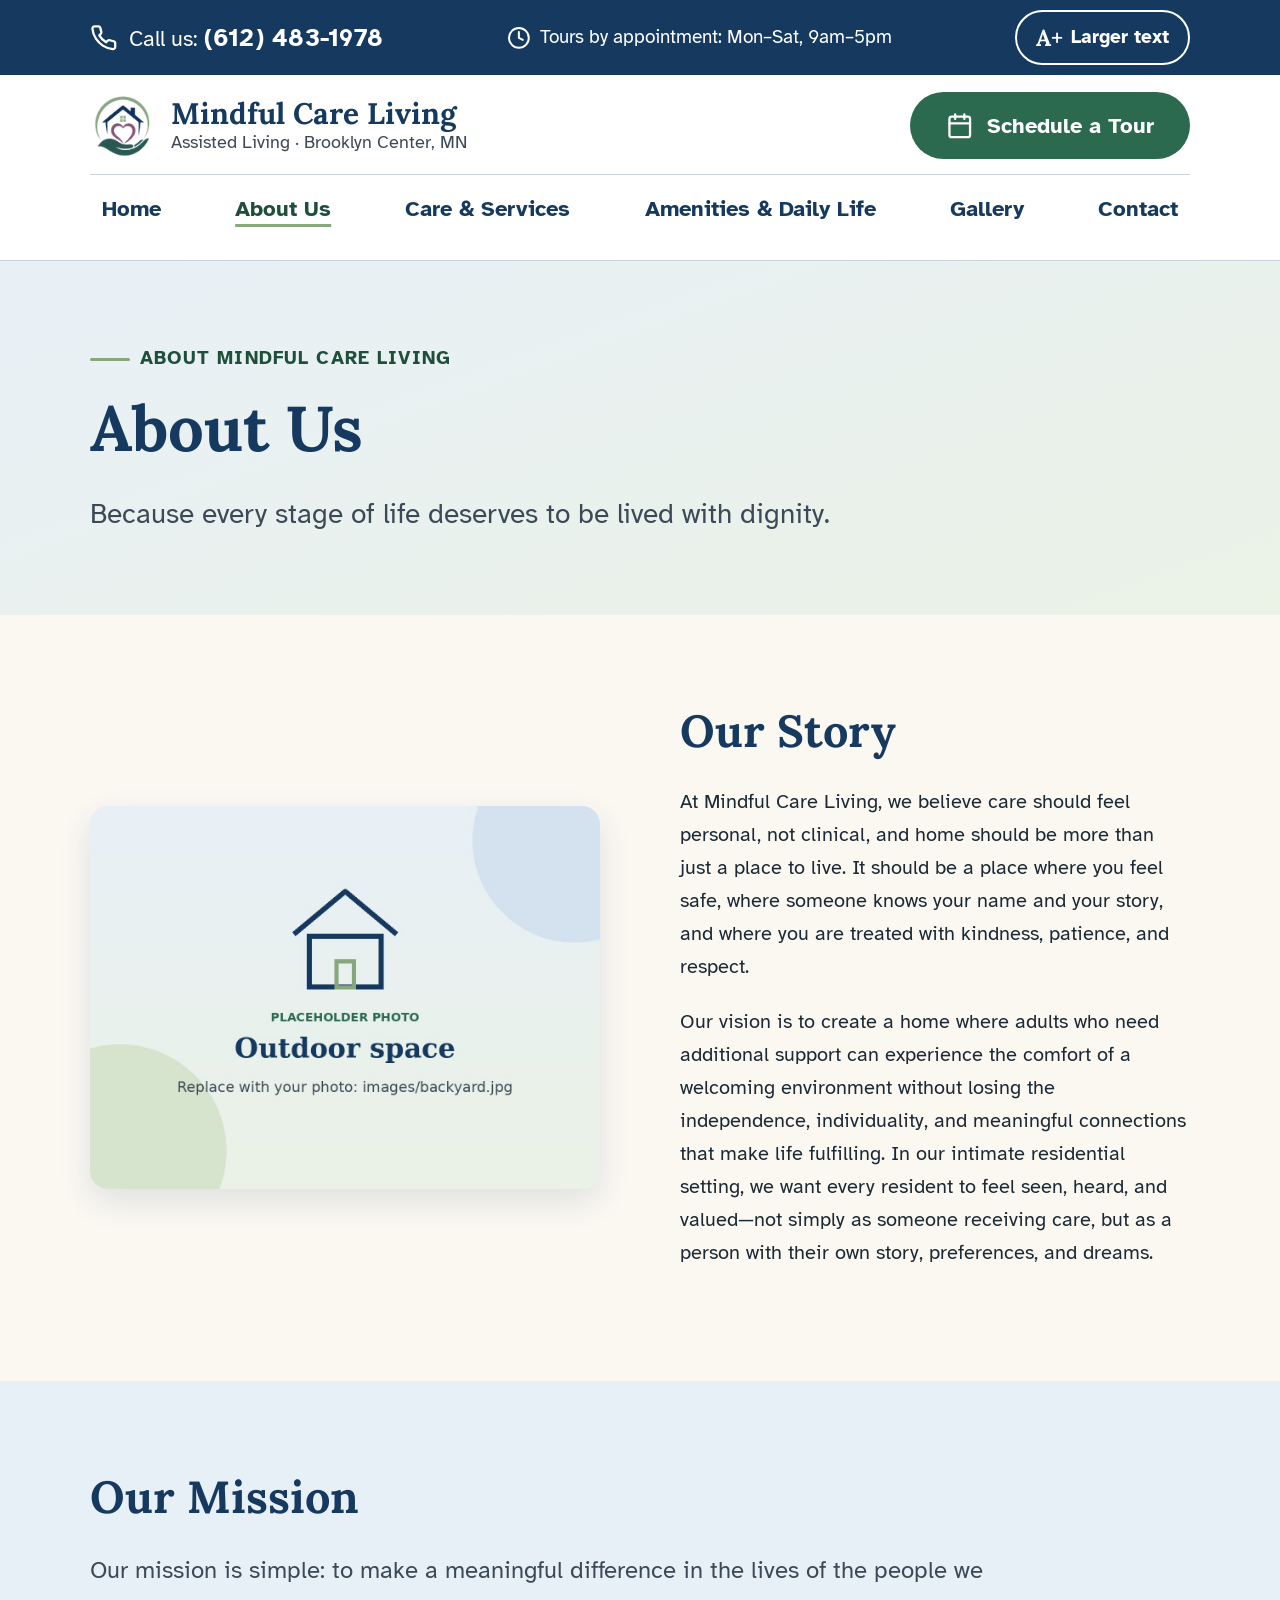
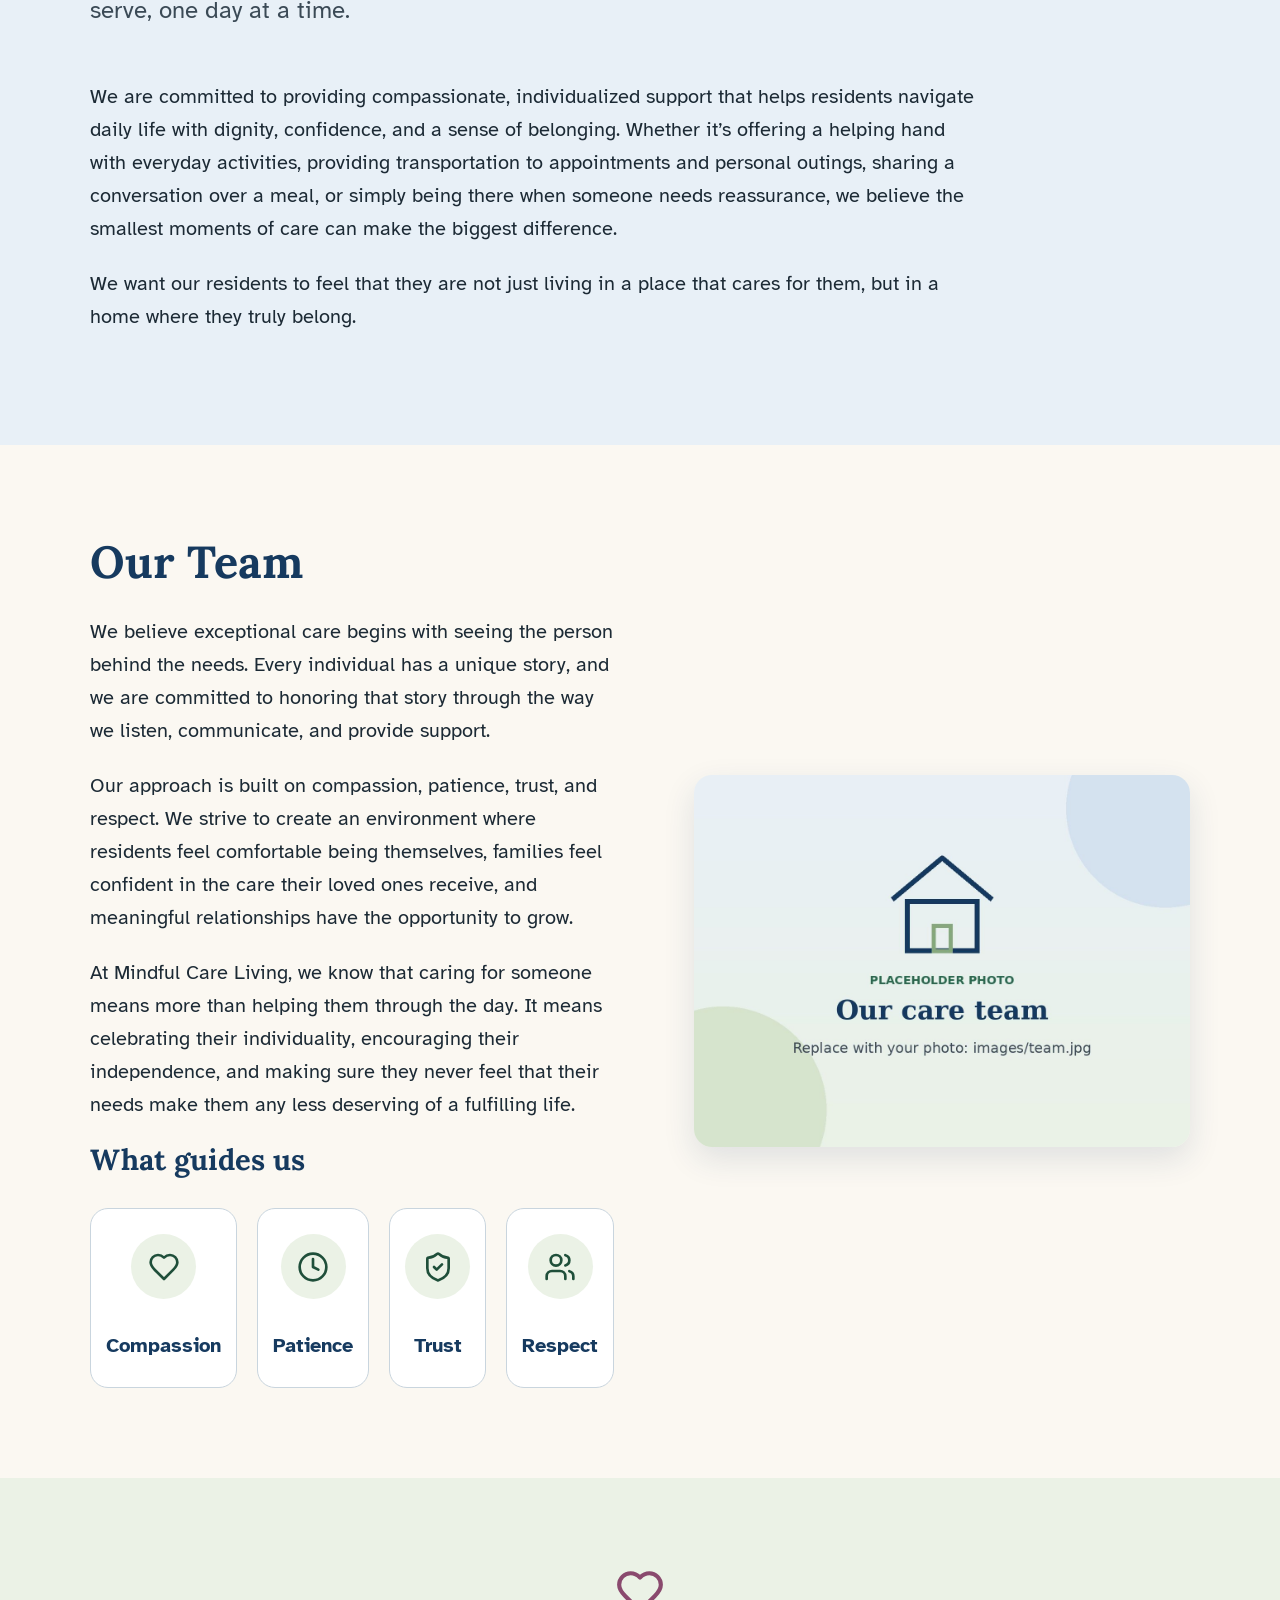
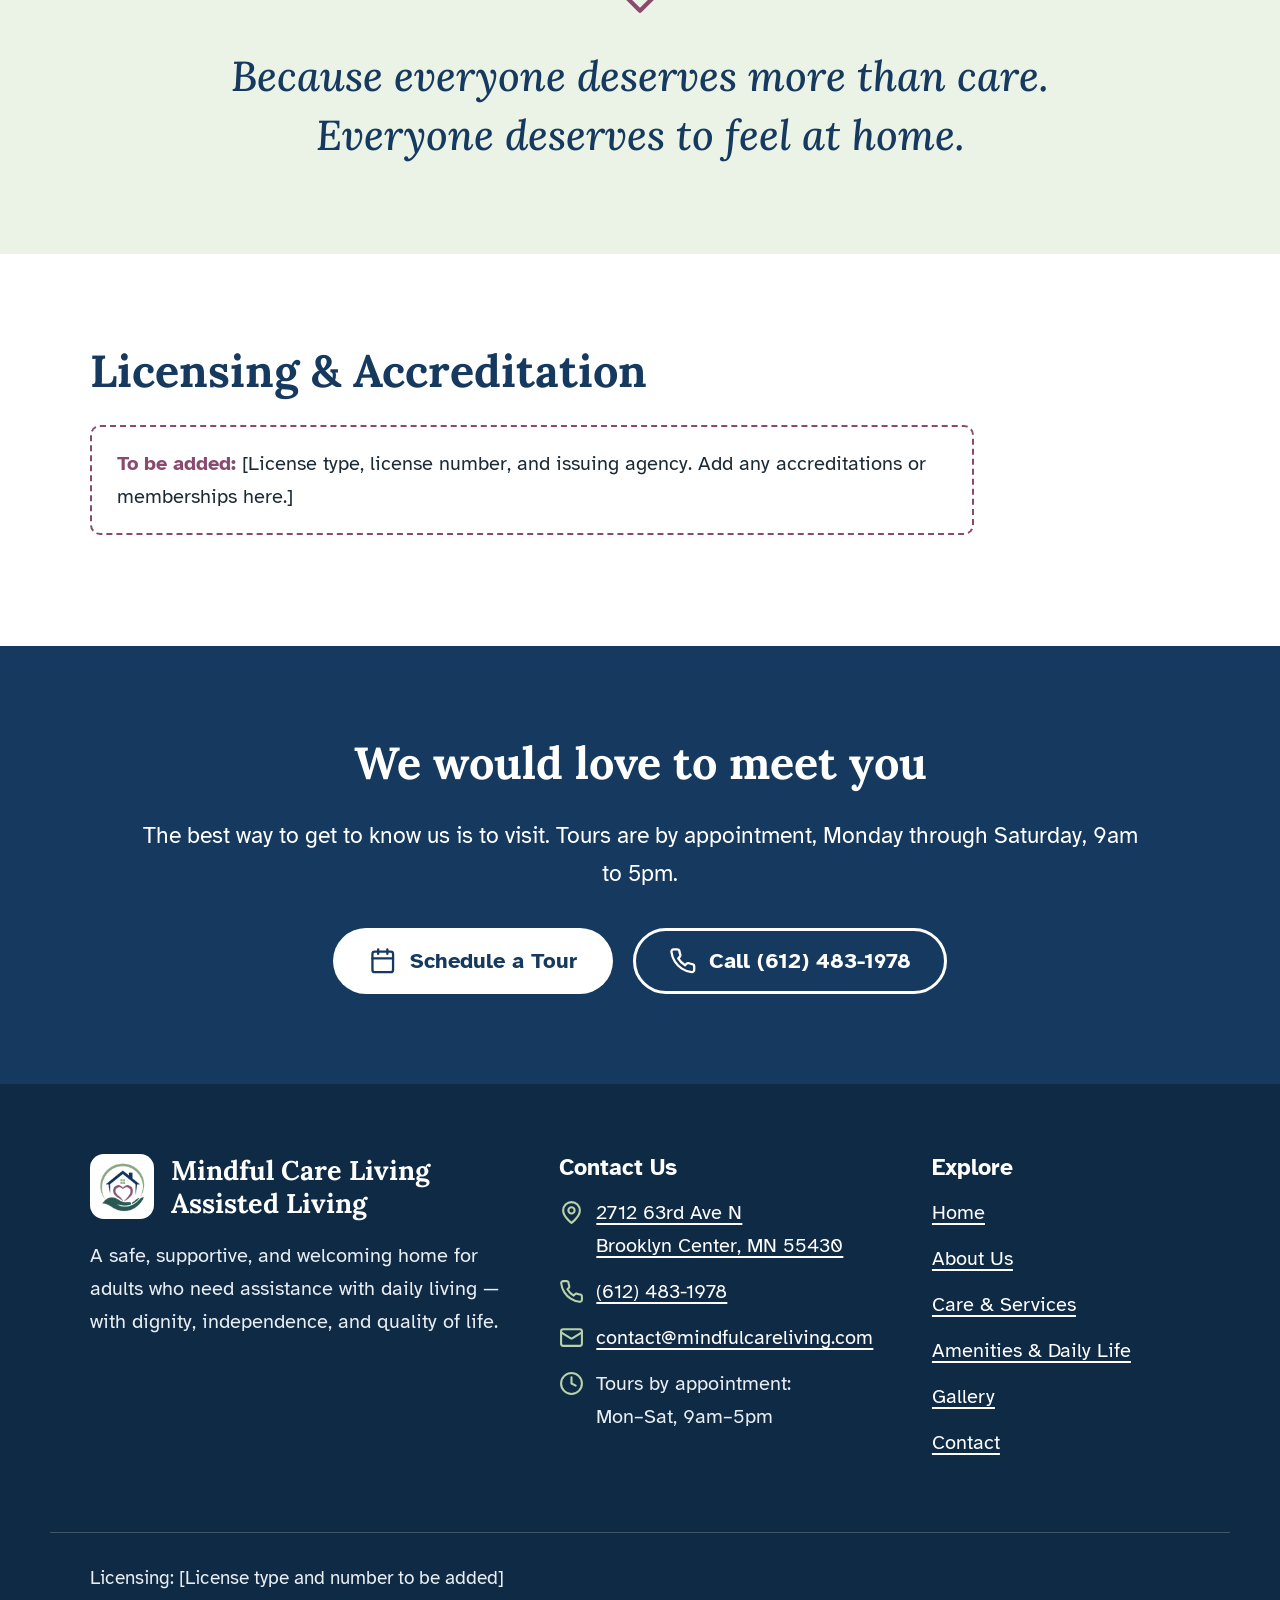
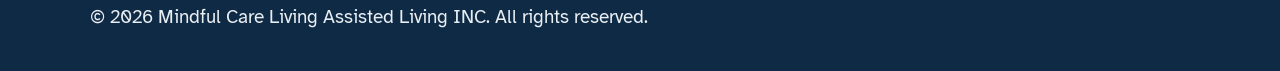
==== about.html @ 54b24c20 "Build the Mindful Care Living website Six static pages (Home, About Us, Care & Services, Amenities &" ====
<!DOCTYPE html>
<html lang="en">
<head>
  <meta charset="utf-8">
  <meta name="viewport" content="width=device-width, initial-scale=1">
  <title>About Us | Mindful Care Living</title>
  <meta name="description" content="Our story, mission, and team. At Mindful Care Living, care feels personal, not clinical — because every stage of life deserves to be lived with dignity.">
  <meta property="og:type" content="website">
  <meta property="og:title" content="About Us | Mindful Care Living">
  <meta property="og:description" content="Our story, mission, and team. At Mindful Care Living, care feels personal, not clinical — because every stage of life deserves to be lived with dignity.">
  <link rel="icon" type="image/png" href="images/logo.png">
  <link rel="preconnect" href="https://fonts.googleapis.com">
  <link rel="preconnect" href="https://fonts.gstatic.com" crossorigin>
  <link rel="stylesheet" href="https://fonts.googleapis.com/css2?family=Atkinson+Hyperlegible:ital,wght@0,400;0,700;1,400&amp;family=Lora:ital,wght@0,600;0,700;1,500&amp;display=swap">
  <link rel="stylesheet" href="css/styles.css">
  <script>
    document.documentElement.classList.add("js");
    try { if (localStorage.getItem("mcl-large-text") === "1") document.documentElement.classList.add("text-large"); } catch (e) {}
  </script>
  <script src="js/main.js" defer></script>
</head>
<body>
  <a class="skip-link" href="#main">Skip to main content</a>

  <header>
  <!-- ===== TOP BAR: phone number (shown on every page) ===== -->
  <div class="topbar">
    <div class="container topbar__inner">
      <a class="topbar__phone" href="tel:+16124831978">
        <svg class="icon" viewBox="0 0 24 24" aria-hidden="true" focusable="false"><path d="M22 16.92v3a2 2 0 0 1-2.18 2 19.79 19.79 0 0 1-8.63-3.07 19.5 19.5 0 0 1-6-6 19.79 19.79 0 0 1-3.07-8.67A2 2 0 0 1 4.11 2h3a2 2 0 0 1 2 1.72 12.84 12.84 0 0 0 .7 2.81 2 2 0 0 1-.45 2.11L8.09 9.91a16 16 0 0 0 6 6l1.27-1.27a2 2 0 0 1 2.11-.45 12.84 12.84 0 0 0 2.81.7A2 2 0 0 1 22 16.92z"/></svg>
        <span>Call us: <strong>(612) 483-1978</strong></span>
      </a>
      <p class="topbar__hours"><svg class="icon" viewBox="0 0 24 24" aria-hidden="true" focusable="false"><circle cx="12" cy="12" r="10"/><path d="M12 6v6l4 2"/></svg> Tours by appointment: Mon–Sat, 9am–5pm</p>
      <button type="button" class="text-size-toggle" aria-pressed="false" hidden>
        <span class="text-size-toggle__a" aria-hidden="true">A+</span> Larger text
      </button>
    </div>
  </div>

  <!-- ===== HEADER: logo and menu ===== -->
  <div class="site-header">
    <div class="container site-header__inner">
      <a class="brand" href="index.html">
        <img src="images/logo.png" alt="" width="80" height="82">
        <span>
          <span class="brand__name">Mindful Care Living</span>
          <span class="brand__tag">Assisted Living · Brooklyn Center, MN</span>
        </span>
      </a>
      <a class="btn btn-primary header-cta" href="contact.html#tour"><svg class="icon" viewBox="0 0 24 24" aria-hidden="true" focusable="false"><rect x="3" y="4" width="18" height="18" rx="2"/><path d="M16 2v4M8 2v4M3 10h18"/></svg> Schedule a Tour</a>
      <button class="menu-toggle" type="button" aria-expanded="false" aria-controls="site-nav">
        <svg class="icon" viewBox="0 0 24 24" aria-hidden="true" focusable="false"><path d="M4 6h16M4 12h16M4 18h16"/></svg> Menu
      </button>
      <nav id="site-nav" class="site-nav" aria-label="Main menu">
        <ul>
          <li><a href="index.html">Home</a></li>
          <li><a href="about.html" aria-current="page">About Us</a></li>
          <li><a href="care.html">Care &amp; Services</a></li>
          <li><a href="amenities.html">Amenities &amp; Daily Life</a></li>
          <li><a href="gallery.html">Gallery</a></li>
          <li><a href="contact.html">Contact</a></li>
        </ul>
        <a class="btn btn-primary site-nav__cta" href="contact.html#tour"><svg class="icon" viewBox="0 0 24 24" aria-hidden="true" focusable="false"><rect x="3" y="4" width="18" height="18" rx="2"/><path d="M16 2v4M8 2v4M3 10h18"/></svg> Schedule a Tour</a>
      </nav>
    </div>
  </div>
  </header>

  <main id="main">
    <!-- ===== PAGE TITLE ===== -->
    <section class="page-hero">
      <div class="container">
        <p class="eyebrow">About Mindful Care Living</p>
        <h1>About Us</h1>
        <p class="lead">Because every stage of life deserves to be lived with dignity.</p>
      </div>
    </section>

    <!-- ===== OUR STORY ===== -->
    <section class="section" aria-labelledby="story-title">
      <div class="container split">
        <figure class="split__media">
          <!-- PHOTO: replace images/backyard.jpg with a photo of your home or outdoor space -->
          <img src="images/backyard.jpg" alt="The backyard and outdoor space at Mindful Care Living" width="1200" height="900">
        </figure>
        <div>
          <h2 id="story-title">Our Story</h2>
          <p>At Mindful Care Living, we believe care should feel personal, not clinical, and home should be more than just a place to live. It should be a place where you feel safe, where someone knows your name and your story, and where you are treated with kindness, patience, and respect.</p>
          <p>Our vision is to create a home where adults who need additional support can experience the comfort of a welcoming environment without losing the independence, individuality, and meaningful connections that make life fulfilling. In our intimate residential setting, we want every resident to feel seen, heard, and valued—not simply as someone receiving care, but as a person with their own story, preferences, and dreams.</p>
        </div>
      </div>
    </section>

    <!-- ===== OUR MISSION ===== -->
    <section class="section section--blue" aria-labelledby="mission-title">
      <div class="container">
        <div class="section__header">
          <h2 id="mission-title">Our Mission</h2>
          <p class="lead">Our mission is simple: to make a meaningful difference in the lives of the people we serve, one day at a time.</p>
        </div>
        <p>We are committed to providing compassionate, individualized support that helps residents navigate daily life with dignity, confidence, and a sense of belonging. Whether it’s offering a helping hand with everyday activities, providing transportation to appointments and personal outings, sharing a conversation over a meal, or simply being there when someone needs reassurance, we believe the smallest moments of care can make the biggest difference.</p>
        <p>We want our residents to feel that they are not just living in a place that cares for them, but in a home where they truly belong.</p>
      </div>
    </section>

    <!-- ===== OUR TEAM ===== -->
    <section class="section" aria-labelledby="team-title">
      <div class="container split split--reverse">
        <figure class="split__media">
          <!-- PHOTO: replace images/team.jpg with a photo of your team -->
          <img src="images/team.jpg" alt="The Mindful Care Living care team" width="1200" height="900" loading="lazy">
        </figure>
        <div>
          <h2 id="team-title">Our Team</h2>
          <p>We believe exceptional care begins with seeing the person behind the needs. Every individual has a unique story, and we are committed to honoring that story through the way we listen, communicate, and provide support.</p>
          <p>Our approach is built on compassion, patience, trust, and respect. We strive to create an environment where residents feel comfortable being themselves, families feel confident in the care their loved ones receive, and meaningful relationships have the opportunity to grow.</p>
          <p>At Mindful Care Living, we know that caring for someone means more than helping them through the day. It means celebrating their individuality, encouraging their independence, and making sure they never feel that their needs make them any less deserving of a fulfilling life.</p>
          <h3>What guides us</h3>
          <ul class="values">
            <li><span class="icon-badge"><svg class="icon" viewBox="0 0 24 24" aria-hidden="true" focusable="false"><path d="M19 14c1.49-1.46 3-3.21 3-5.5A5.5 5.5 0 0 0 16.5 3c-1.76 0-3 .5-4.5 2-1.5-1.5-2.74-2-4.5-2A5.5 5.5 0 0 0 2 8.5c0 2.3 1.5 4.05 3 5.5l7 7Z"/></svg></span> Compassion</li>
            <li><span class="icon-badge"><svg class="icon" viewBox="0 0 24 24" aria-hidden="true" focusable="false"><circle cx="12" cy="12" r="10"/><path d="M12 6v6l4 2"/></svg></span> Patience</li>
            <li><span class="icon-badge"><svg class="icon" viewBox="0 0 24 24" aria-hidden="true" focusable="false"><path d="M20 13c0 5-3.5 7.5-7.66 8.95a1 1 0 0 1-.67-.01C7.5 20.5 4 18 4 13V6a1 1 0 0 1 1-1c2 0 4.5-1.2 6.24-2.72a1.17 1.17 0 0 1 1.52 0C14.51 3.81 17 5 19 5a1 1 0 0 1 1 1z"/><path d="m9 12 2 2 4-4"/></svg></span> Trust</li>
            <li><span class="icon-badge"><svg class="icon" viewBox="0 0 24 24" aria-hidden="true" focusable="false"><path d="M16 21v-2a4 4 0 0 0-4-4H6a4 4 0 0 0-4 4v2"/><circle cx="9" cy="7" r="4"/><path d="M22 21v-2a4 4 0 0 0-3-3.87M16 3.13a4 4 0 0 1 0 7.75"/></svg></span> Respect</li>
          </ul>
        </div>
      </div>
    </section>

    <!-- ===== CLOSING QUOTE ===== -->
    <section class="section section--sage" aria-label="Our promise">
      <div class="container quote">
        <svg class="icon" viewBox="0 0 24 24" aria-hidden="true" focusable="false"><path d="M19 14c1.49-1.46 3-3.21 3-5.5A5.5 5.5 0 0 0 16.5 3c-1.76 0-3 .5-4.5 2-1.5-1.5-2.74-2-4.5-2A5.5 5.5 0 0 0 2 8.5c0 2.3 1.5 4.05 3 5.5l7 7Z"/></svg>
        <blockquote>
          <p>Because everyone deserves more than care. Everyone deserves to feel at home.</p>
        </blockquote>
      </div>
    </section>

    <!-- ===== LICENSING ===== -->
    <section class="section section--white" aria-labelledby="license-title">
      <div class="container">
        <h2 id="license-title">Licensing &amp; Accreditation</h2>
        <!-- EDIT: replace the bracketed text below with your license and accreditation details -->
        <p class="placeholder-note"><strong>To be added:</strong> [License type, license number, and issuing agency. Add any accreditations or memberships here.]</p>
      </div>
    </section>

    <!-- ===== VISIT US ===== -->
    <section class="cta-band" aria-labelledby="visit-title">
      <div class="container">
        <h2 id="visit-title">We would love to meet you</h2>
        <p>The best way to get to know us is to visit. Tours are by appointment, Monday through Saturday, 9am to 5pm.</p>
        <div class="btn-group">
          <a class="btn btn-light" href="contact.html#tour"><svg class="icon" viewBox="0 0 24 24" aria-hidden="true" focusable="false"><rect x="3" y="4" width="18" height="18" rx="2"/><path d="M16 2v4M8 2v4M3 10h18"/></svg> Schedule a Tour</a>
          <a class="btn btn-outline-light" href="tel:+16124831978"><svg class="icon" viewBox="0 0 24 24" aria-hidden="true" focusable="false"><path d="M22 16.92v3a2 2 0 0 1-2.18 2 19.79 19.79 0 0 1-8.63-3.07 19.5 19.5 0 0 1-6-6 19.79 19.79 0 0 1-3.07-8.67A2 2 0 0 1 4.11 2h3a2 2 0 0 1 2 1.72 12.84 12.84 0 0 0 .7 2.81 2 2 0 0 1-.45 2.11L8.09 9.91a16 16 0 0 0 6 6l1.27-1.27a2 2 0 0 1 2.11-.45 12.84 12.84 0 0 0 2.81.7A2 2 0 0 1 22 16.92z"/></svg> Call (612) 483-1978</a>
        </div>
      </div>
    </section>
  </main>

  <!-- ===== FOOTER (shown on every page) ===== -->
  <footer class="site-footer">
    <div class="container footer-grid">
      <div>
        <div class="footer-brand">
          <img src="images/logo.png" alt="" width="80" height="82">
          <span>Mindful Care Living<br>Assisted Living</span>
        </div>
        <p>A safe, supportive, and welcoming home for adults who need assistance with daily living — with dignity, independence, and quality of life.</p>
      </div>
      <div>
        <h2 class="footer-heading">Contact Us</h2>
        <ul class="footer-list">
          <li><svg class="icon" viewBox="0 0 24 24" aria-hidden="true" focusable="false"><path d="M20 10c0 6-8 12-8 12s-8-6-8-12a8 8 0 0 1 16 0Z"/><circle cx="12" cy="10" r="3"/></svg> <a href="https://www.google.com/maps/search/?api=1&amp;query=2712+63rd+Ave+N,+Brooklyn+Center,+MN+55430">2712 63rd Ave N<br>Brooklyn Center, MN 55430</a></li>
          <li><svg class="icon" viewBox="0 0 24 24" aria-hidden="true" focusable="false"><path d="M22 16.92v3a2 2 0 0 1-2.18 2 19.79 19.79 0 0 1-8.63-3.07 19.5 19.5 0 0 1-6-6 19.79 19.79 0 0 1-3.07-8.67A2 2 0 0 1 4.11 2h3a2 2 0 0 1 2 1.72 12.84 12.84 0 0 0 .7 2.81 2 2 0 0 1-.45 2.11L8.09 9.91a16 16 0 0 0 6 6l1.27-1.27a2 2 0 0 1 2.11-.45 12.84 12.84 0 0 0 2.81.7A2 2 0 0 1 22 16.92z"/></svg> <a href="tel:+16124831978">(612) 483-1978</a></li>
          <li><svg class="icon" viewBox="0 0 24 24" aria-hidden="true" focusable="false"><rect x="2" y="4" width="20" height="16" rx="2"/><path d="m22 7-8.97 5.7a1.94 1.94 0 0 1-2.06 0L2 7"/></svg> <a href="mailto:contact@mindfulcareliving.com">contact@mindfulcareliving.com</a></li>
          <li><svg class="icon" viewBox="0 0 24 24" aria-hidden="true" focusable="false"><circle cx="12" cy="12" r="10"/><path d="M12 6v6l4 2"/></svg> <span>Tours by appointment:<br>Mon–Sat, 9am–5pm</span></li>
        </ul>
      </div>
      <nav aria-label="Footer menu">
        <h2 class="footer-heading">Explore</h2>
        <ul class="footer-list">
          <li><a href="index.html">Home</a></li>
          <li><a href="about.html">About Us</a></li>
          <li><a href="care.html">Care &amp; Services</a></li>
          <li><a href="amenities.html">Amenities &amp; Daily Life</a></li>
          <li><a href="gallery.html">Gallery</a></li>
          <li><a href="contact.html">Contact</a></li>
        </ul>
      </nav>
    </div>
    <div class="container footer-bottom">
      <!-- EDIT: replace the bracketed text with your license information -->
      <p>Licensing: [License type and number to be added]</p>
      <p>&copy; <span data-year>2026</span> Mindful Care Living Assisted Living INC. All rights reserved.</p>
    </div>
  </footer>
</body>
</html>
---- css/styles.css ----
/* ==========================================================================
   Mindful Care Living — Website styles
   --------------------------------------------------------------------------
   You rarely need to edit this file.
   To change the site's colors or fonts, edit the values in the ":root"
   block just below. Every page uses them.
   ========================================================================== */

:root {
  /* Brand colors (matched to the logo) */
  --navy: #163a5f;        /* headings, header text, dark sections */
  --blue: #255a8a;        /* links */
  --blue-soft: #e8f0f7;   /* light blue section backgrounds */
  --green: #2c6a4f;       /* main buttons */
  --green-dark: #1f4f3a;  /* main buttons when hovered */
  --sage: #87a77c;        /* decorative accents */
  --sage-soft: #ebf2e6;   /* light green section backgrounds */
  --heart: #8a4a6e;       /* small accents (from the heart in the logo) */
  --cream: #fbf8f2;       /* page background */
  --white: #ffffff;
  --text: #1c2a35;        /* main text */
  --text-soft: #3b4a56;   /* secondary text */
  --border: #c9d5de;
  --field-border: #5f6f7c;
  --error: #b42318;
  --success-bg: #e6f2ea;
  --focus: #0b2540;          /* keyboard focus ring on light backgrounds */
  --focus-on-dark: #ffd24d;  /* keyboard focus ring on dark backgrounds */

  /* Fonts */
  --font-body: "Atkinson Hyperlegible", "Segoe UI", Verdana, Arial, sans-serif;
  --font-heading: "Lora", Georgia, "Times New Roman", serif;

  /* Shapes and spacing */
  --radius: 18px;
  --radius-sm: 10px;
  --shadow: 0 12px 32px rgba(22, 58, 95, 0.12);
  --container: 1180px;
  --gutter: clamp(1rem, 4vw, 2rem);
  --section-space: clamp(3rem, 7vw, 5.5rem);
}

/* --------------------------------------------------------------------------
   Base
   Text is intentionally large: 18px on phones, up to 20px on computers.
   The "Larger text" button at the top of each page makes it bigger still.
   -------------------------------------------------------------------------- */

*,
*::before,
*::after {
  box-sizing: border-box;
}

html {
  font-size: 112.5%; /* 18px */
  -webkit-text-size-adjust: 100%;
  text-size-adjust: 100%;
  scroll-behavior: smooth;
}

@media (min-width: 768px) {
  html { font-size: 118.75%; } /* 19px */
}

@media (min-width: 1100px) {
  html { font-size: 125%; } /* 20px */
}

html.text-large { font-size: 131.25%; } /* 21px */

@media (min-width: 768px) {
  html.text-large { font-size: 143.75%; } /* 23px */
}

body {
  margin: 0;
  background: var(--cream);
  color: var(--text);
  font-family: var(--font-body);
  font-size: 1rem;
  line-height: 1.65;
  overflow-wrap: break-word;
}

img {
  display: block;
  max-width: 100%;
  height: auto;
}

svg.icon {
  width: 1.25em;
  height: 1.25em;
  flex-shrink: 0;
  fill: none;
  stroke: currentColor;
  stroke-width: 2;
  stroke-linecap: round;
  stroke-linejoin: round;
}

h1,
h2,
h3 {
  margin: 0 0 0.6em;
  color: var(--navy);
  font-family: var(--font-heading);
  font-weight: 700;
  line-height: 1.2;
  text-wrap: balance;
}

h1 { font-size: clamp(2.1rem, 1.5rem + 2.6vw, 3.25rem); }
h2 { font-size: clamp(1.7rem, 1.35rem + 1.4vw, 2.4rem); }
h3 { font-size: clamp(1.3rem, 1.2rem + 0.4vw, 1.5rem); }

p,
ul,
ol {
  margin: 0 0 1.1em;
  max-width: 68ch;
}

a {
  color: var(--blue);
  text-decoration-thickness: 2px;
  text-underline-offset: 0.18em;
}

a:hover {
  color: var(--navy);
  text-decoration-thickness: 3px;
}

strong { font-weight: 700; }

/* Clear, thick focus ring for keyboard users */
:focus-visible {
  outline: 4px solid var(--focus);
  outline-offset: 3px;
  border-radius: 4px;
}

.topbar :focus-visible,
.site-footer :focus-visible,
.cta-band :focus-visible {
  outline-color: var(--focus-on-dark);
}

/* Hidden visually but still read by screen readers */
.visually-hidden {
  position: absolute !important;
  width: 1px;
  height: 1px;
  padding: 0;
  margin: -1px;
  overflow: hidden;
  clip: rect(0 0 0 0);
  white-space: nowrap;
  border: 0;
}

.skip-link {
  position: absolute;
  top: 0.5rem;
  left: 0.5rem;
  z-index: 100;
  padding: 0.75rem 1.25rem;
  background: var(--navy);
  color: var(--white);
  font-weight: 700;
  border-radius: var(--radius-sm);
  transform: translateY(-200%);
}

.skip-link:focus {
  transform: none;
  color: var(--white);
  outline-color: var(--focus-on-dark);
}

.container {
  width: 100%;
  max-width: var(--container);
  margin-inline: auto;
  padding-inline: var(--gutter);
}

/* --------------------------------------------------------------------------
   Buttons — large, clearly labeled, easy to tap
   -------------------------------------------------------------------------- */

.btn {
  display: inline-flex;
  align-items: center;
  justify-content: center;
  gap: 0.6em;
  min-height: 3.25rem;
  padding: 0.75em 1.5em;
  border: 3px solid transparent;
  border-radius: 999px;
  font-family: var(--font-body);
  font-size: 1.1rem;
  font-weight: 700;
  line-height: 1.25;
  text-align: center;
  text-decoration: none;
  cursor: pointer;
  transition: background-color 0.2s ease, color 0.2s ease, border-color 0.2s ease;
}

.btn:hover { text-decoration: none; }

.btn-primary {
  background: var(--green);
  color: var(--white);
}

.btn-primary:hover {
  background: var(--green-dark);
  color: var(--white);
}

.btn-secondary {
  background: var(--white);
  border-color: var(--navy);
  color: var(--navy);
}

.btn-secondary:hover {
  background: var(--blue-soft);
  color: var(--navy);
}

.btn-light {
  background: var(--white);
  color: var(--navy);
}

.btn-light:hover {
  background: var(--sage-soft);
  color: var(--navy);
}

.btn-outline-light {
  border-color: var(--white);
  color: var(--white);
  background: transparent;
}

.btn-outline-light:hover {
  background: rgba(255, 255, 255, 0.14);
  color: var(--white);
}

.btn-group {
  display: flex;
  flex-wrap: wrap;
  gap: 1rem;
  margin-top: 1.75rem;
}

@media (max-width: 479px) {
  .btn-group .btn { width: 100%; }
}

/* --------------------------------------------------------------------------
   Top bar — phone number on every page (tap to call on phones)
   -------------------------------------------------------------------------- */

.topbar {
  background: var(--navy);
  color: var(--white);
}

.topbar__inner {
  display: flex;
  flex-wrap: wrap;
  align-items: center;
  justify-content: space-between;
  gap: 0.5rem 1.5rem;
  padding-block: 0.5rem;
}

.topbar__phone {
  display: inline-flex;
  align-items: center;
  gap: 0.5em;
  min-height: 2.75rem;
  color: var(--white);
  font-size: 1.1rem;
  text-decoration: none;
}

.topbar__phone strong {
  font-size: 1.15em;
  letter-spacing: 0.01em;
}

.topbar__phone:hover {
  color: var(--white);
  text-decoration: underline;
}

.topbar__hours {
  display: inline-flex;
  align-items: center;
  gap: 0.5em;
  margin: 0;
  font-size: 0.95rem;
}

.text-size-toggle {
  display: inline-flex;
  align-items: center;
  gap: 0.4em;
  min-height: 2.75rem;
  padding: 0.35em 1em;
  border: 2px solid var(--white);
  border-radius: 999px;
  background: transparent;
  color: var(--white);
  font: 700 0.95rem/1.2 var(--font-body);
  cursor: pointer;
}

.text-size-toggle:hover { background: rgba(255, 255, 255, 0.14); }

.text-size-toggle[aria-pressed="true"] {
  background: var(--white);
  color: var(--navy);
}

.text-size-toggle__a {
  font-family: var(--font-heading);
  font-size: 1.2em;
}

@media (max-width: 767px) {
  .topbar__hours { display: none; }
  .topbar__phone { flex: 1 1 auto; }
}

/* --------------------------------------------------------------------------
   Header and navigation
   -------------------------------------------------------------------------- */

.site-header {
  background: var(--white);
  border-bottom: 1px solid var(--border);
}

.site-header__inner {
  display: flex;
  flex-wrap: wrap;
  align-items: center;
  justify-content: space-between;
  gap: 0.75rem 1.5rem;
  padding-block: 0.85rem;
}

.brand {
  display: inline-flex;
  align-items: center;
  gap: 0.85rem;
  color: var(--navy);
  text-decoration: none;
}

.brand:hover { color: var(--navy); }

.brand img {
  width: 64px;
  height: auto;
}

.brand__name {
  display: block;
  font-family: var(--font-heading);
  font-size: clamp(1.25rem, 1.1rem + 0.6vw, 1.55rem);
  font-weight: 700;
  line-height: 1.15;
}

.brand__tag {
  display: block;
  color: var(--text-soft);
  font-size: 0.9rem;
  line-height: 1.3;
}

.header-cta { display: none; }

.menu-toggle {
  display: none;
  align-items: center;
  gap: 0.5em;
  min-height: 3rem;
  padding: 0.5em 1.1em;
  border: 2px solid var(--navy);
  border-radius: 999px;
  background: var(--white);
  color: var(--navy);
  font: 700 1rem/1.2 var(--font-body);
  cursor: pointer;
}

.menu-toggle:hover { background: var(--blue-soft); }

.site-nav {
  width: 100%;
}

.site-nav ul {
  display: flex;
  flex-direction: column;
  max-width: none;
  margin: 0;
  padding: 0;
  list-style: none;
}

.site-nav li a {
  display: block;
  padding: 0.85rem 0.25rem;
  border-top: 1px solid var(--border);
  color: var(--navy);
  font-size: 1.1rem;
  font-weight: 700;
  text-decoration: none;
}

.site-nav li a:hover {
  background: var(--blue-soft);
  text-decoration: underline;
}

.site-nav li a[aria-current="page"] {
  color: var(--green-dark);
  text-decoration: underline;
  text-decoration-thickness: 3px;
  text-decoration-color: var(--sage);
  text-underline-offset: 0.35em;
}

.site-nav__cta {
  margin-top: 1rem;
  width: 100%;
}

/* With JavaScript on, the menu folds away on small screens */
.js .menu-toggle { display: inline-flex; }

.js .site-nav { display: none; }

.js .site-nav.is-open {
  display: block;
  padding-bottom: 0.5rem;
}

@media (min-width: 1024px) {
  .header-cta { display: inline-flex; }

  .js .menu-toggle { display: none; }

  .site-nav,
  .js .site-nav {
    display: block;
    border-top: 1px solid var(--border);
  }

  .site-nav ul {
    flex-direction: row;
    flex-wrap: wrap;
    justify-content: space-between;
  }

  .site-nav li a {
    padding: 0.8rem 0.6rem;
    border-top: 0;
    border-radius: var(--radius-sm);
  }

  .site-nav__cta { display: none; }
}

/* --------------------------------------------------------------------------
   Sections
   -------------------------------------------------------------------------- */

.section {
  padding-block: var(--section-space);
}

.section--white { background: var(--white); }
.section--blue { background: var(--blue-soft); }
.section--sage { background: var(--sage-soft); }

.section__header {
  max-width: 46rem;
  margin-bottom: 2.5rem;
}

.section__header--center {
  margin-inline: auto;
  text-align: center;
}

.section__header--center p { margin-inline: auto; }

.eyebrow {
  display: inline-flex;
  align-items: center;
  gap: 0.5em;
  margin: 0 0 0.75rem;
  color: var(--green-dark);
  font-size: 0.95rem;
  font-weight: 700;
  letter-spacing: 0.06em;
  text-transform: uppercase;
}

.eyebrow::before {
  content: "";
  width: 2rem;
  height: 3px;
  border-radius: 3px;
  background: var(--sage);
}

.lead {
  color: var(--text-soft);
  font-size: 1.2rem;
}

/* Home page hero */
.hero {
  overflow-x: clip;
  padding-block: clamp(2.5rem, 6vw, 5rem);
  background: linear-gradient(160deg, var(--cream) 0%, var(--blue-soft) 100%);
}

.hero__grid {
  display: grid;
  gap: 2.5rem;
  align-items: center;
}

.hero__note {
  display: flex;
  align-items: center;
  gap: 0.5em;
  margin-top: 1.25rem;
  color: var(--text-soft);
  font-size: 1rem;
}

.hero__media {
  position: relative;
  margin: 0;
}

.hero__media::before {
  content: "";
  position: absolute;
  inset: 1.25rem -1.25rem -1.25rem 1.25rem;
  z-index: 0;
  border-radius: var(--radius);
  background: var(--sage-soft);
  border: 2px solid var(--sage);
}

.hero__media img {
  position: relative;
  z-index: 1;
  width: 100%;
  aspect-ratio: 4 / 3;
  object-fit: cover;
  border-radius: var(--radius);
  box-shadow: var(--shadow);
}

@media (min-width: 900px) {
  .hero__grid { grid-template-columns: 1.05fr 1fr; gap: 4rem; }
}

/* Inner page title area */
.page-hero {
  padding-block: clamp(2.5rem, 6vw, 4.5rem);
  background: linear-gradient(160deg, var(--blue-soft) 0%, var(--sage-soft) 100%);
}

.page-hero h1 { margin-bottom: 0.4em; }

.page-hero .lead {
  margin-bottom: 0;
  font-size: clamp(1.2rem, 1.1rem + 0.5vw, 1.45rem);
}

/* Highlights row */
.highlights {
  display: grid;
  gap: 1.25rem;
  margin: 0;
  padding: 0;
  max-width: none;
  list-style: none;
}

.highlights li {
  display: flex;
  gap: 1rem;
  align-items: flex-start;
  padding: 1.25rem;
  background: var(--white);
  border: 1px solid var(--border);
  border-radius: var(--radius);
}

.highlights h3 {
  margin-bottom: 0.25em;
  font-family: var(--font-body);
  font-size: 1.1rem;
}

.highlights p {
  margin: 0;
  color: var(--text-soft);
}

@media (min-width: 640px) {
  .highlights { grid-template-columns: repeat(2, 1fr); }
}

@media (min-width: 1100px) {
  .highlights { grid-template-columns: repeat(4, minmax(0, 1fr)); }
  .highlights li { flex-direction: column; }
}

.icon-badge {
  display: inline-grid;
  place-items: center;
  width: 3.25rem;
  height: 3.25rem;
  flex-shrink: 0;
  border-radius: 50%;
  background: var(--sage-soft);
  color: var(--green-dark);
}

.icon-badge svg.icon {
  width: 1.6rem;
  height: 1.6rem;
}

.section--sage .icon-badge { background: var(--white); }

/* Picture + text side by side */
.split {
  display: grid;
  gap: 2.5rem;
  align-items: center;
}

.split__media {
  margin: 0;
}

.split__media img {
  width: 100%;
  aspect-ratio: 4 / 3;
  object-fit: cover;
  border-radius: var(--radius);
  box-shadow: var(--shadow);
}

.split .icon-badge { margin-bottom: 1rem; }

@media (min-width: 900px) {
  .split { grid-template-columns: 1fr 1fr; gap: 4rem; }
  .split--reverse .split__media { order: 2; }
}

.split + .split { margin-top: var(--section-space); }

/* Cards */
.cards {
  display: grid;
  gap: 1.5rem;
  margin: 0;
  padding: 0;
  max-width: none;
  list-style: none;
}

@media (min-width: 640px) {
  .cards { grid-template-columns: repeat(2, 1fr); }
}

@media (min-width: 1100px) {
  .cards--3 { grid-template-columns: repeat(3, minmax(0, 1fr)); }
  .cards--4 { grid-template-columns: repeat(4, minmax(0, 1fr)); }
}

.card {
  display: flex;
  flex-direction: column;
  padding: 1.75rem;
  background: var(--white);
  border: 1px solid var(--border);
  border-radius: var(--radius);
}

.card .icon-badge { margin-bottom: 1rem; }

.card p {
  color: var(--text-soft);
}

.card__link {
  display: inline-flex;
  align-items: center;
  gap: 0.4em;
  margin-top: auto;
  min-height: 2.75rem;
  font-weight: 700;
}

/* Lists with check marks */
.check-list {
  margin: 0 0 1.25em;
  padding: 0;
  list-style: none;
}

.check-list li {
  position: relative;
  margin-bottom: 0.6em;
  padding-left: 2.1em;
}

.check-list li::before {
  content: "";
  position: absolute;
  left: 0;
  top: 0.2em;
  width: 1.35em;
  height: 1.35em;
  border-radius: 50%;
  background: var(--green) url("data:image/svg+xml,%3Csvg xmlns='http://www.w3.org/2000/svg' viewBox='0 0 24 24' fill='none' stroke='white' stroke-width='3' stroke-linecap='round' stroke-linejoin='round'%3E%3Cpolyline points='20 6 9 17 4 12'/%3E%3C/svg%3E") center / 70% no-repeat;
}

/* Two audiences: families and referring professionals */
.audience {
  display: grid;
  gap: 1.5rem;
}

@media (min-width: 900px) {
  .audience { grid-template-columns: 1fr 1fr; }
}

.audience__panel {
  display: flex;
  flex-direction: column;
  padding: clamp(1.5rem, 4vw, 2.5rem);
  background: var(--white);
  border-radius: var(--radius);
  border: 1px solid var(--border);
}

.audience__panel .icon-badge { margin-bottom: 1rem; }

.audience__panel .btn-group { margin-top: auto; padding-top: 0.5rem; }

.contact-lines {
  margin: 0 0 1.5rem;
  padding: 0;
  list-style: none;
}

.contact-lines li {
  display: flex;
  align-items: center;
  gap: 0.6em;
  margin-bottom: 0.5em;
}

.contact-lines svg.icon { color: var(--green-dark); }

/* Placeholder box for information still to be added */
.placeholder-note {
  padding: 1rem 1.25rem;
  border: 2px dashed var(--heart);
  border-radius: var(--radius-sm);
  background: var(--white);
  color: var(--text);
}

.placeholder-note strong { color: var(--heart); }

/* Pull quote */
.quote {
  max-width: 48rem;
  margin: 0 auto;
  text-align: center;
}

.quote svg.icon {
  width: 2.5rem;
  height: 2.5rem;
  margin: 0 auto 1rem;
  color: var(--heart);
}

.quote blockquote {
  margin: 0;
}

.quote p {
  max-width: none;
  margin: 0;
  font-weight: 500;
  color: var(--navy);
  font-family: var(--font-heading);
  font-size: clamp(1.5rem, 1.2rem + 1.4vw, 2.2rem);
  font-style: italic;
  line-height: 1.4;
}

/* Values row */
.values {
  display: grid;
  grid-template-columns: repeat(2, 1fr);
  gap: 1rem;
  margin: 1.5rem 0 0;
  padding: 0;
  max-width: none;
  list-style: none;
}

@media (min-width: 640px) {
  .values { grid-template-columns: repeat(4, 1fr); }
}

.values li {
  display: flex;
  flex-direction: column;
  align-items: center;
  gap: 0.5rem;
  padding: 1.25rem 0.75rem;
  background: var(--white);
  border: 1px solid var(--border);
  border-radius: var(--radius);
  color: var(--navy);
  font-weight: 700;
  text-align: center;
}

/* "On this page" jump links */
.jump-links {
  margin-top: 2rem;
}

.jump-links h2 {
  margin-bottom: 0.75rem;
  font-family: var(--font-body);
  font-size: 1.05rem;
}

.jump-links ul {
  display: flex;
  flex-wrap: wrap;
  gap: 0.75rem;
  margin: 0;
  padding: 0;
  max-width: none;
  list-style: none;
}

.jump-links a {
  display: inline-flex;
  align-items: center;
  min-height: 3rem;
  padding: 0.5em 1.2em;
  background: var(--white);
  border: 2px solid var(--navy);
  border-radius: 999px;
  color: var(--navy);
  font-weight: 700;
  text-decoration: none;
}

.jump-links a:hover { background: var(--blue-soft); }

/* Sections that are jump-link targets leave room at the top */
[id] { scroll-margin-top: 1rem; }

/* Call-to-action band */
.cta-band {
  padding-block: var(--section-space);
  background: var(--navy);
  color: var(--white);
  text-align: center;
}

.cta-band h2 { color: var(--white); }

.cta-band p {
  margin-inline: auto;
  font-size: 1.15rem;
}

.cta-band .btn-group { justify-content: center; }

/* Help box */
.help-box {
  display: grid;
  gap: 1.5rem;
  align-items: center;
  padding: clamp(1.5rem, 4vw, 2.5rem);
  background: var(--white);
  border: 2px solid var(--sage);
  border-radius: var(--radius);
}

.help-box p:last-child { margin-bottom: 0; }

@media (min-width: 900px) {
  .help-box { grid-template-columns: 1.4fr auto; }
  .help-box .btn-group { margin-top: 0; }
}

/* --------------------------------------------------------------------------
   Gallery
   -------------------------------------------------------------------------- */

.gallery {
  display: grid;
  gap: 1.5rem;
  margin: 0;
  padding: 0;
  max-width: none;
  list-style: none;
}

@media (min-width: 640px) {
  .gallery { grid-template-columns: repeat(2, 1fr); }
}

@media (min-width: 1024px) {
  .gallery { grid-template-columns: repeat(3, 1fr); }
}

.gallery figure {
  margin: 0;
  height: 100%;
  background: var(--white);
  border: 1px solid var(--border);
  border-radius: var(--radius);
  overflow: hidden;
}

.gallery a {
  display: block;
  color: inherit;
  text-decoration: none;
}

.gallery img {
  width: 100%;
  aspect-ratio: 4 / 3;
  object-fit: cover;
  transition: transform 0.3s ease;
}

.gallery a:hover img { transform: scale(1.03); }

.gallery a:focus-visible {
  outline-offset: -4px;
}

.gallery figcaption {
  padding: 0.9rem 1.1rem;
  color: var(--navy);
  font-weight: 700;
}

.gallery__hint {
  display: block;
  color: var(--text-soft);
  font-size: 0.9rem;
  font-weight: 400;
}

.lightbox {
  width: min(92vw, 1100px);
  max-height: 92vh;
  padding: 0;
  border: 0;
  border-radius: var(--radius);
  background: var(--white);
  color: var(--text);
}

.lightbox::backdrop {
  background: rgba(11, 37, 64, 0.85);
}

.lightbox img {
  width: 100%;
  max-height: 72vh;
  object-fit: contain;
  background: var(--navy);
}

.lightbox__bar {
  display: flex;
  flex-wrap: wrap;
  align-items: center;
  justify-content: space-between;
  gap: 1rem;
  padding: 1rem 1.25rem;
}

.lightbox__caption {
  margin: 0;
  color: var(--navy);
  font-weight: 700;
  font-size: 1.15rem;
}

/* --------------------------------------------------------------------------
   Contact page and tour form
   -------------------------------------------------------------------------- */

.contact-grid {
  display: grid;
  gap: 2.5rem;
  align-items: start;
}

.contact-grid > *,
.info-list li > div { min-width: 0; }

.info-list a { overflow-wrap: anywhere; }

@media (min-width: 1000px) {
  .contact-grid { grid-template-columns: 1fr 1.1fr; gap: 3.5rem; }
}

.info-card,
.form-card {
  padding: clamp(1.5rem, 4vw, 2.5rem);
  background: var(--white);
  border: 1px solid var(--border);
  border-radius: var(--radius);
}

.info-list {
  margin: 0;
  padding: 0;
  list-style: none;
}

.info-list li {
  display: flex;
  gap: 1rem;
  padding-block: 1rem;
  border-bottom: 1px solid var(--border);
}

.info-list li:first-child { padding-top: 0; }
.info-list li:last-child { border-bottom: 0; padding-bottom: 0; }

.info-label {
  margin: 0 0 0.15em;
  font-family: var(--font-body);
  font-size: 1.05rem;
}

.info-list p { margin: 0; }

.info-list .big-phone {
  font-size: 1.35rem;
  font-weight: 700;
}

.map {
  margin-top: 1.5rem;
}

.map iframe {
  display: block;
  width: 100%;
  height: 320px;
  border: 1px solid var(--border);
  border-radius: var(--radius);
}

.map p { margin-top: 0.75rem; }

.form-field {
  margin-bottom: 1.5rem;
}

.form-field label {
  display: block;
  margin-bottom: 0.35rem;
  color: var(--navy);
  font-size: 1.1rem;
  font-weight: 700;
}

.form-field .tag {
  margin-left: 0.4em;
  color: var(--text-soft);
  font-size: 0.9rem;
  font-weight: 400;
}

.form-hint {
  margin: 0 0 0.5rem;
  color: var(--text-soft);
  font-size: 0.95rem;
}

.form-field input {
  display: block;
  width: 100%;
  min-height: 3.25rem;
  padding: 0.6em 0.85em;
  border: 2px solid var(--field-border);
  border-radius: var(--radius-sm);
  background: var(--white);
  color: var(--text);
  font: 1.1rem/1.4 var(--font-body);
}

.form-field input:focus-visible {
  border-color: var(--focus);
  outline: 3px solid var(--focus);
  outline-offset: 1px;
}

.form-field input[aria-invalid="true"] {
  border-color: var(--error);
}

.field-error {
  display: flex;
  align-items: center;
  gap: 0.4em;
  margin: 0.4rem 0 0;
  color: var(--error);
  font-weight: 700;
}

.field-error:empty { display: none; }

.field-error::before {
  content: "!";
  display: inline-grid;
  place-items: center;
  width: 1.3em;
  height: 1.3em;
  flex-shrink: 0;
  border-radius: 50%;
  background: var(--error);
  color: var(--white);
  font-size: 0.85em;
}

.form-privacy {
  color: var(--text-soft);
  font-size: 0.95rem;
}

.form-card .btn {
  width: 100%;
}

.form-card .btn[disabled] {
  opacity: 0.7;
  cursor: wait;
}

.form-status:empty { display: none; }

.form-status {
  margin-top: 1.25rem;
  padding: 1rem 1.25rem;
  border-radius: var(--radius-sm);
  font-weight: 700;
}

.form-status.is-success {
  background: var(--success-bg);
  border: 2px solid var(--green);
  color: var(--green-dark);
}

.form-status.is-error {
  background: #fdecea;
  border: 2px solid var(--error);
  color: #7a1a12;
}

.form-status:focus { outline: 3px solid var(--focus); outline-offset: 3px; }

/* Honeypot field that catches spam bots — hidden from people */
.hp-field {
  position: absolute;
  left: -9999px;
}

/* --------------------------------------------------------------------------
   Footer
   -------------------------------------------------------------------------- */

.site-footer {
  padding-top: 3.5rem;
  background: #0f2a45;
  color: #e9eef3;
}

.site-footer a {
  color: var(--white);
}

.site-footer a:hover { color: #d7e7f5; }

.footer-grid {
  display: grid;
  gap: 2.5rem;
}

@media (min-width: 900px) {
  .footer-grid { grid-template-columns: 1.3fr 1fr 0.8fr; }
}

.footer-brand {
  display: flex;
  align-items: center;
  gap: 0.85rem;
  margin-bottom: 1rem;
}

.footer-brand img {
  width: 64px;
  padding: 6px;
  background: var(--white);
  border-radius: 14px;
}

.footer-brand span {
  color: var(--white);
  font-family: var(--font-heading);
  font-size: 1.35rem;
  font-weight: 700;
  line-height: 1.2;
}

.footer-heading {
  margin-bottom: 0.75rem;
  color: var(--white);
  font-family: var(--font-body);
  font-size: 1.15rem;
}

.footer-list {
  margin: 0;
  padding: 0;
  list-style: none;
}

.footer-list li {
  display: flex;
  gap: 0.6em;
  margin-bottom: 0.65em;
}

.footer-list svg.icon {
  margin-top: 0.2em;
  color: #b9d3a9;
}

.footer-list a {
  display: inline-block;
}

.footer-bottom {
  margin-top: 3rem;
  padding-block: 1.5rem;
  border-top: 1px solid rgba(255, 255, 255, 0.2);
  font-size: 0.95rem;
}

.footer-bottom p { margin-bottom: 0.4em; max-width: none; }

/* --------------------------------------------------------------------------
   Respect people who prefer less motion
   -------------------------------------------------------------------------- */

@media (prefers-reduced-motion: reduce) {
  html { scroll-behavior: auto; }

  *,
  *::before,
  *::after {
    transition: none !important;
    animation: none !important;
  }
}

/* --------------------------------------------------------------------------
   Printing (e.g. families printing the contact page)
   -------------------------------------------------------------------------- */

@media print {
  .topbar,
  .menu-toggle,
  .site-nav,
  .header-cta,
  .cta-band,
  .map,
  .form-card { display: none !important; }

  body { background: #fff; font-size: 12pt; }
}
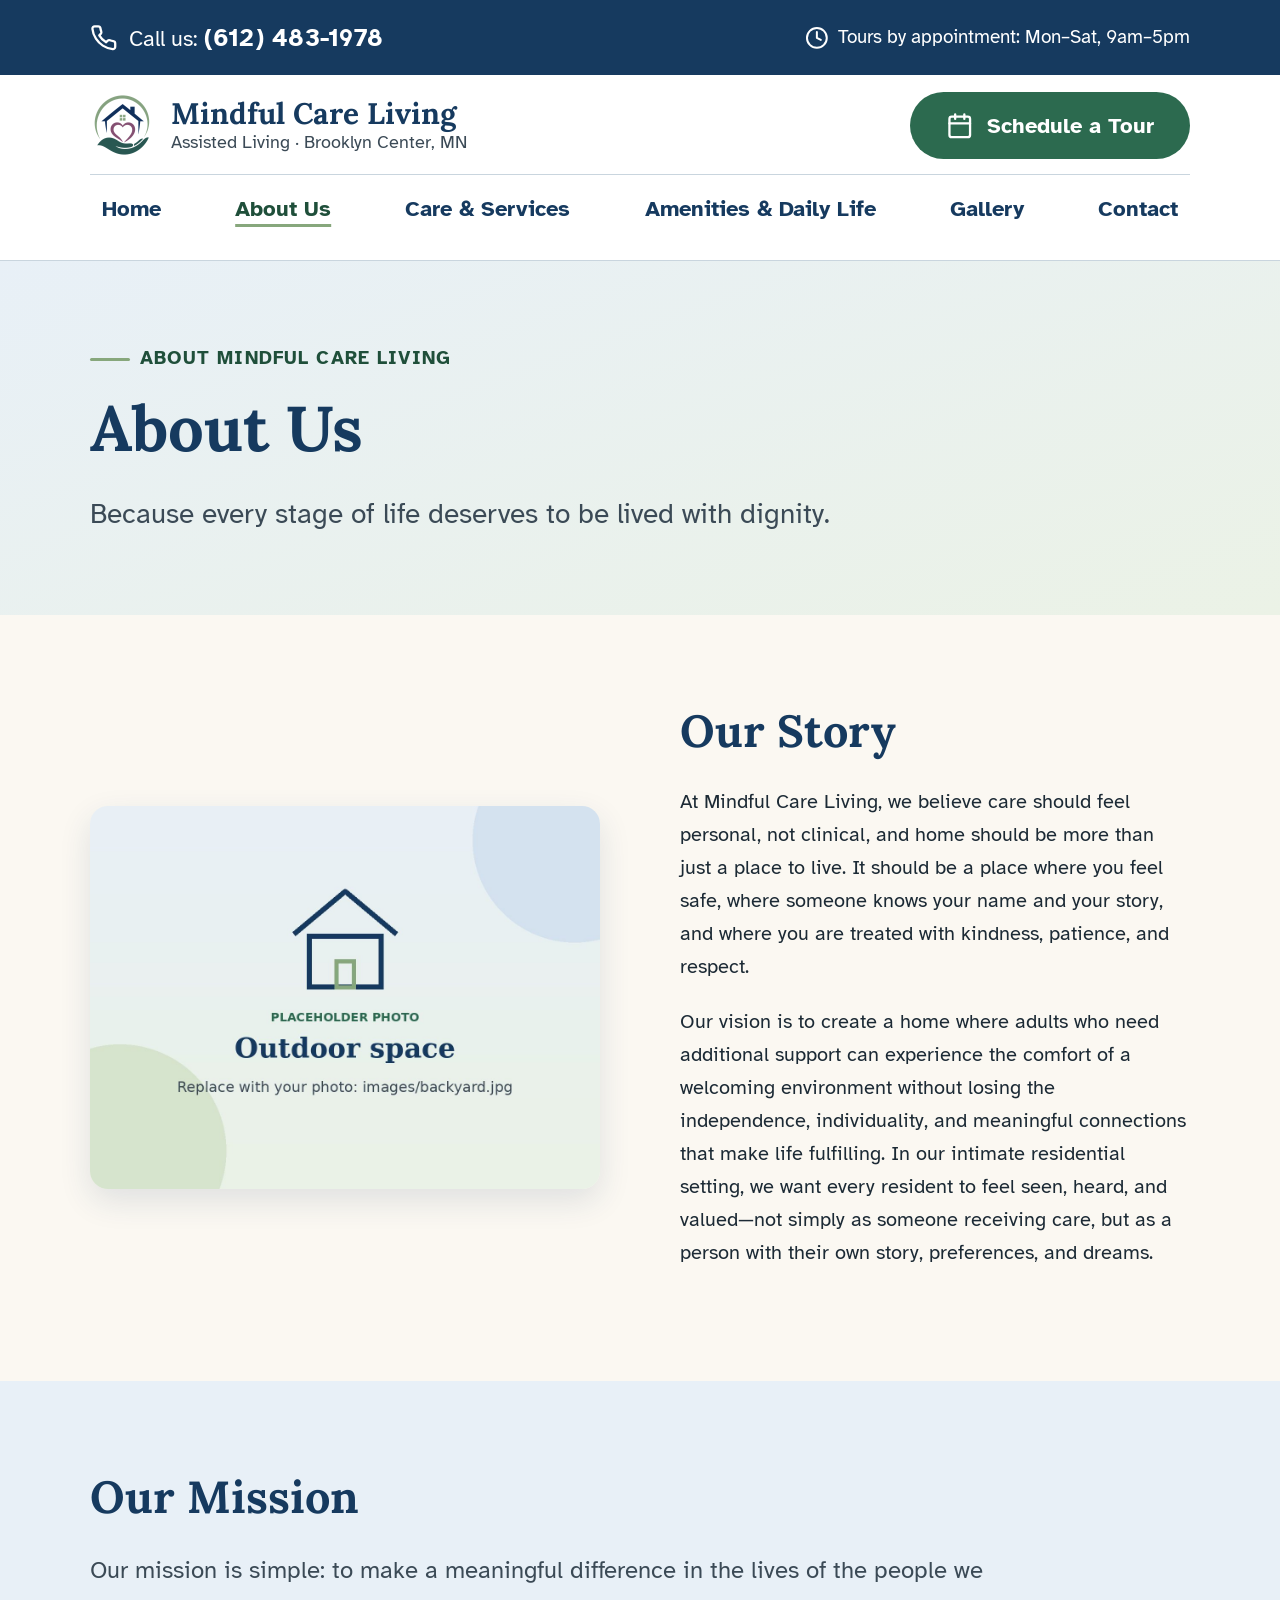
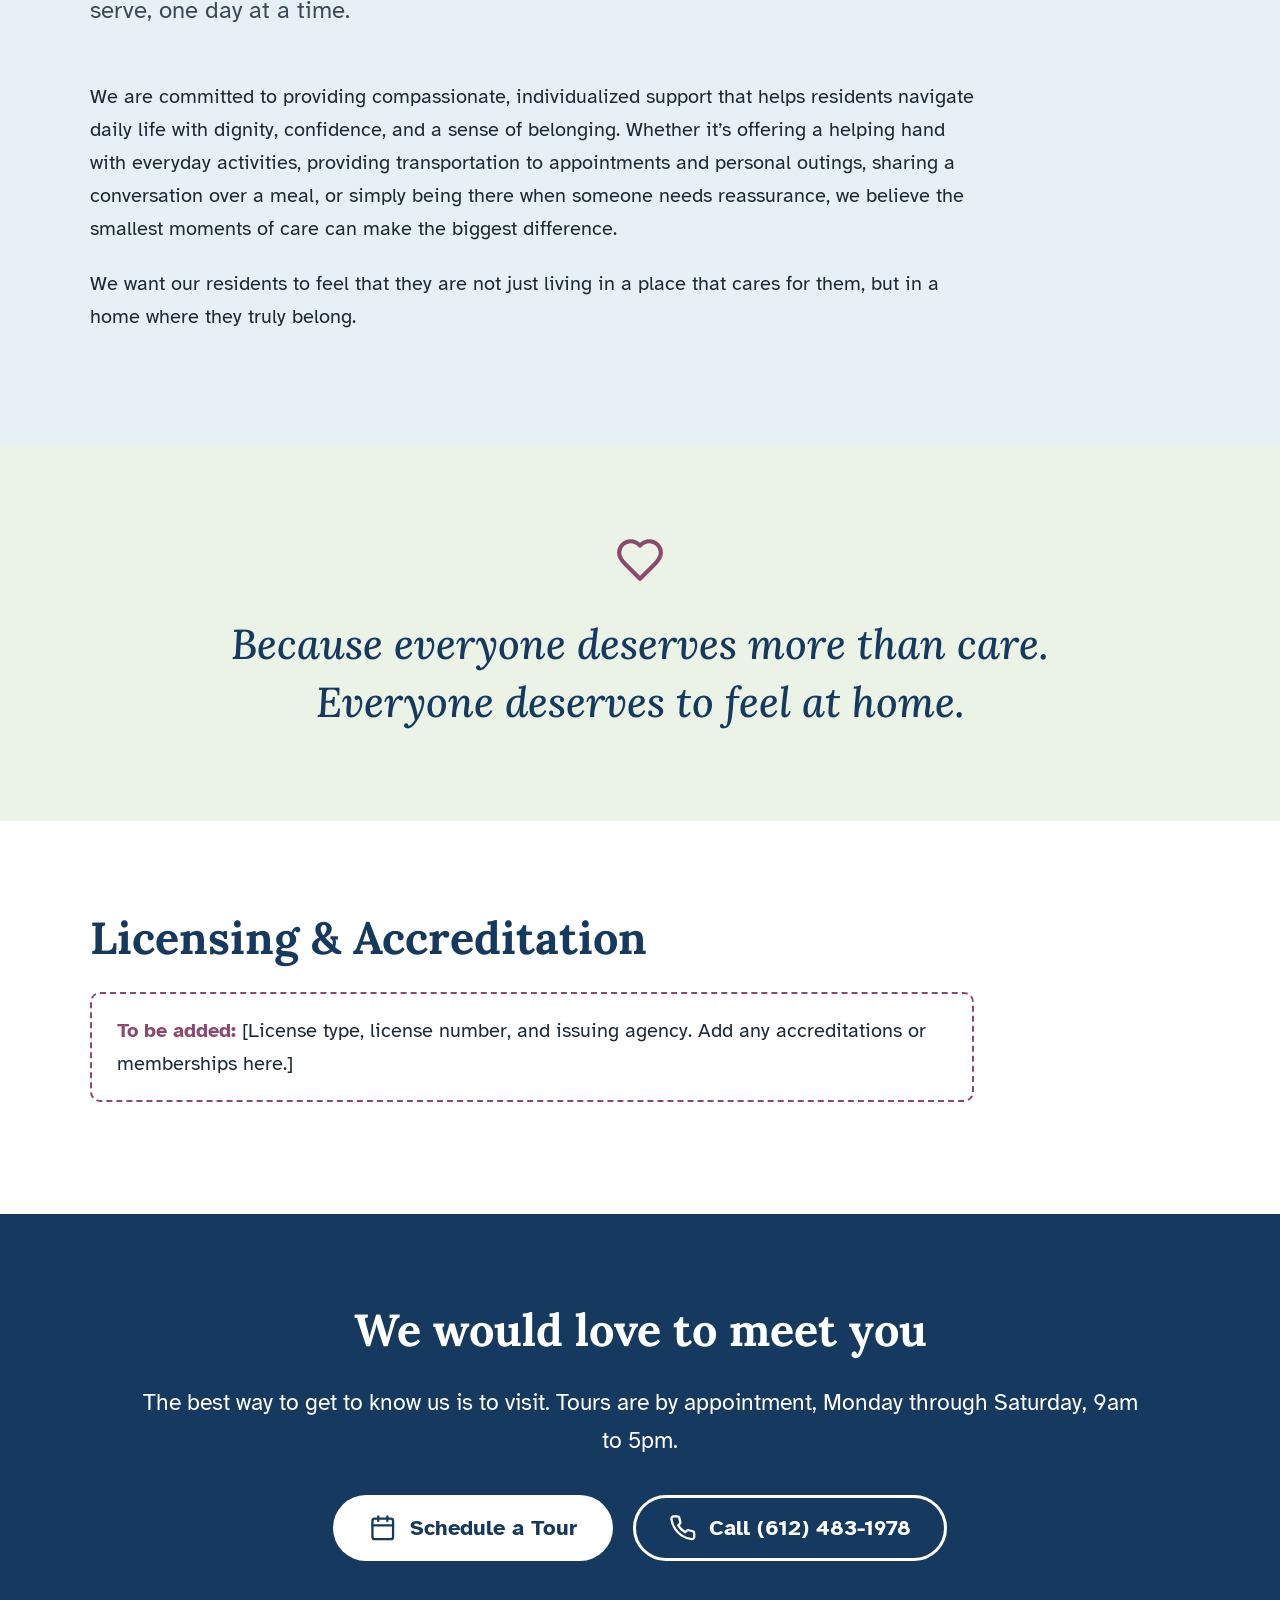
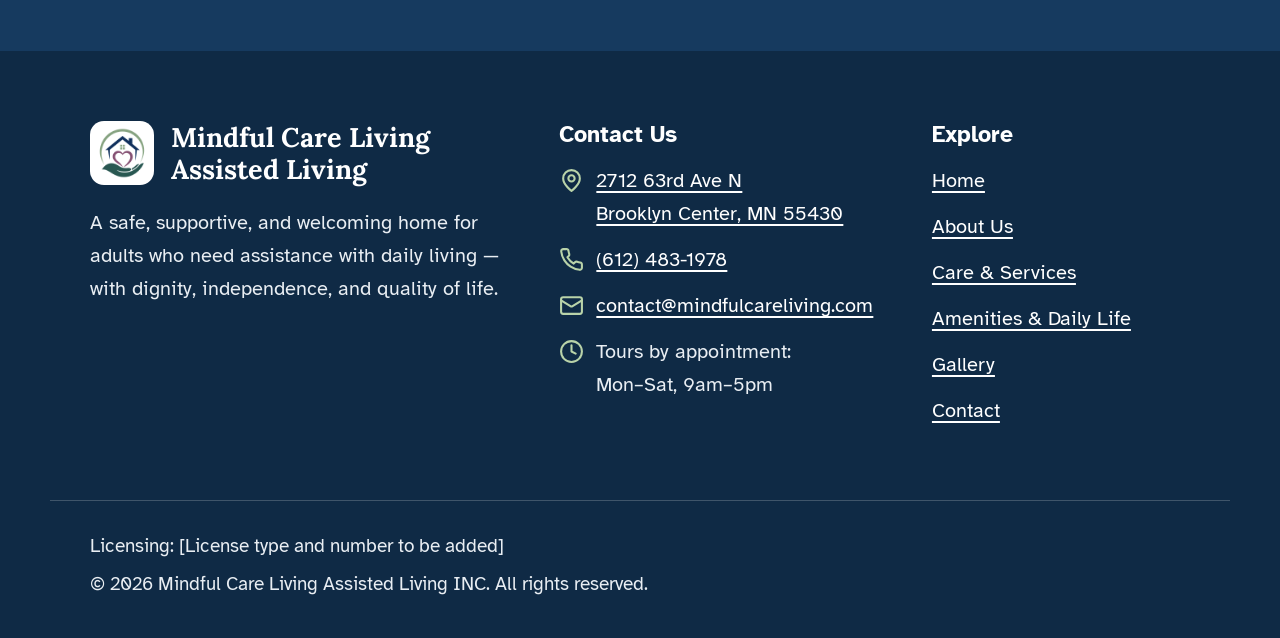
==== commit 65913723: "Update logo, home photo, and content per owner's edits - Remove the "Larger text" button and its scr" ====
--- a/about.html
+++ b/about.html
@@ -15,7 +15,6 @@
   <link rel="stylesheet" href="css/styles.css">
   <script>
     document.documentElement.classList.add("js");
-    try { if (localStorage.getItem("mcl-large-text") === "1") document.documentElement.classList.add("text-large"); } catch (e) {}
   </script>
   <script src="js/main.js" defer></script>
 </head>
@@ -31,9 +30,6 @@
         <span>Call us: <strong>(612) 483-1978</strong></span>
       </a>
       <p class="topbar__hours"><svg class="icon" viewBox="0 0 24 24" aria-hidden="true" focusable="false"><circle cx="12" cy="12" r="10"/><path d="M12 6v6l4 2"/></svg> Tours by appointment: Mon–Sat, 9am–5pm</p>
-      <button type="button" class="text-size-toggle" aria-pressed="false" hidden>
-        <span class="text-size-toggle__a" aria-hidden="true">A+</span> Larger text
-      </button>
     </div>
   </div>
 
@@ -41,7 +37,7 @@
   <div class="site-header">
     <div class="container site-header__inner">
       <a class="brand" href="index.html">
-        <img src="images/logo.png" alt="" width="80" height="82">
+        <img src="images/logo.png" alt="" width="256" height="256">
         <span>
           <span class="brand__name">Mindful Care Living</span>
           <span class="brand__tag">Assisted Living · Brooklyn Center, MN</span>
@@ -103,29 +99,6 @@
       </div>
     </section>
 
-    <!-- ===== OUR TEAM ===== -->
-    <section class="section" aria-labelledby="team-title">
-      <div class="container split split--reverse">
-        <figure class="split__media">
-          <!-- PHOTO: replace images/team.jpg with a photo of your team -->
-          <img src="images/team.jpg" alt="The Mindful Care Living care team" width="1200" height="900" loading="lazy">
-        </figure>
-        <div>
-          <h2 id="team-title">Our Team</h2>
-          <p>We believe exceptional care begins with seeing the person behind the needs. Every individual has a unique story, and we are committed to honoring that story through the way we listen, communicate, and provide support.</p>
-          <p>Our approach is built on compassion, patience, trust, and respect. We strive to create an environment where residents feel comfortable being themselves, families feel confident in the care their loved ones receive, and meaningful relationships have the opportunity to grow.</p>
-          <p>At Mindful Care Living, we know that caring for someone means more than helping them through the day. It means celebrating their individuality, encouraging their independence, and making sure they never feel that their needs make them any less deserving of a fulfilling life.</p>
-          <h3>What guides us</h3>
-          <ul class="values">
-            <li><span class="icon-badge"><svg class="icon" viewBox="0 0 24 24" aria-hidden="true" focusable="false"><path d="M19 14c1.49-1.46 3-3.21 3-5.5A5.5 5.5 0 0 0 16.5 3c-1.76 0-3 .5-4.5 2-1.5-1.5-2.74-2-4.5-2A5.5 5.5 0 0 0 2 8.5c0 2.3 1.5 4.05 3 5.5l7 7Z"/></svg></span> Compassion</li>
-            <li><span class="icon-badge"><svg class="icon" viewBox="0 0 24 24" aria-hidden="true" focusable="false"><circle cx="12" cy="12" r="10"/><path d="M12 6v6l4 2"/></svg></span> Patience</li>
-            <li><span class="icon-badge"><svg class="icon" viewBox="0 0 24 24" aria-hidden="true" focusable="false"><path d="M20 13c0 5-3.5 7.5-7.66 8.95a1 1 0 0 1-.67-.01C7.5 20.5 4 18 4 13V6a1 1 0 0 1 1-1c2 0 4.5-1.2 6.24-2.72a1.17 1.17 0 0 1 1.52 0C14.51 3.81 17 5 19 5a1 1 0 0 1 1 1z"/><path d="m9 12 2 2 4-4"/></svg></span> Trust</li>
-            <li><span class="icon-badge"><svg class="icon" viewBox="0 0 24 24" aria-hidden="true" focusable="false"><path d="M16 21v-2a4 4 0 0 0-4-4H6a4 4 0 0 0-4 4v2"/><circle cx="9" cy="7" r="4"/><path d="M22 21v-2a4 4 0 0 0-3-3.87M16 3.13a4 4 0 0 1 0 7.75"/></svg></span> Respect</li>
-          </ul>
-        </div>
-      </div>
-    </section>
-
     <!-- ===== CLOSING QUOTE ===== -->
     <section class="section section--sage" aria-label="Our promise">
       <div class="container quote">
@@ -163,7 +136,7 @@
     <div class="container footer-grid">
       <div>
         <div class="footer-brand">
-          <img src="images/logo.png" alt="" width="80" height="82">
+          <img src="images/logo.png" alt="" width="256" height="256">
           <span>Mindful Care Living<br>Assisted Living</span>
         </div>
         <p>A safe, supportive, and welcoming home for adults who need assistance with daily living — with dignity, independence, and quality of life.</p>
--- a/css/styles.css
+++ b/css/styles.css
@@ -43,7 +43,6 @@
 /* --------------------------------------------------------------------------
    Base
    Text is intentionally large: 18px on phones, up to 20px on computers.
-   The "Larger text" button at the top of each page makes it bigger still.
    -------------------------------------------------------------------------- */
 
 *,
@@ -65,12 +64,6 @@
 
 @media (min-width: 1100px) {
   html { font-size: 125%; } /* 20px */
-}
-
-html.text-large { font-size: 131.25%; } /* 21px */
-
-@media (min-width: 768px) {
-  html.text-large { font-size: 143.75%; } /* 23px */
 }
 
 body {
@@ -109,6 +102,7 @@
   font-weight: 700;
   line-height: 1.2;
   text-wrap: balance;
+  overflow-wrap: normal; /* never split a word across lines */
 }
 
 h1 { font-size: clamp(2.1rem, 1.5rem + 2.6vw, 3.25rem); }
@@ -311,32 +305,6 @@
   font-size: 0.95rem;
 }
 
-.text-size-toggle {
-  display: inline-flex;
-  align-items: center;
-  gap: 0.4em;
-  min-height: 2.75rem;
-  padding: 0.35em 1em;
-  border: 2px solid var(--white);
-  border-radius: 999px;
-  background: transparent;
-  color: var(--white);
-  font: 700 0.95rem/1.2 var(--font-body);
-  cursor: pointer;
-}
-
-.text-size-toggle:hover { background: rgba(255, 255, 255, 0.14); }
-
-.text-size-toggle[aria-pressed="true"] {
-  background: var(--white);
-  color: var(--navy);
-}
-
-.text-size-toggle__a {
-  font-family: var(--font-heading);
-  font-size: 1.2em;
-}
-
 @media (max-width: 767px) {
   .topbar__hours { display: none; }
   .topbar__phone { flex: 1 1 auto; }
@@ -700,7 +668,12 @@
 
 @media (min-width: 1100px) {
   .cards--3 { grid-template-columns: repeat(3, minmax(0, 1fr)); }
+}
+
+@media (min-width: 1200px) {
   .cards--4 { grid-template-columns: repeat(4, minmax(0, 1fr)); }
+  .cards--4 .card { padding: 1.5rem; }
+  .cards--4 .card h3 { font-size: 1.3rem; }
 }
 
 .card {
@@ -949,8 +922,8 @@
   .gallery { grid-template-columns: repeat(2, 1fr); }
 }
 
-@media (min-width: 1024px) {
-  .gallery { grid-template-columns: repeat(3, 1fr); }
+@media (min-width: 1100px) {
+  .gallery { grid-template-columns: repeat(4, 1fr); }
 }
 
 .gallery figure {
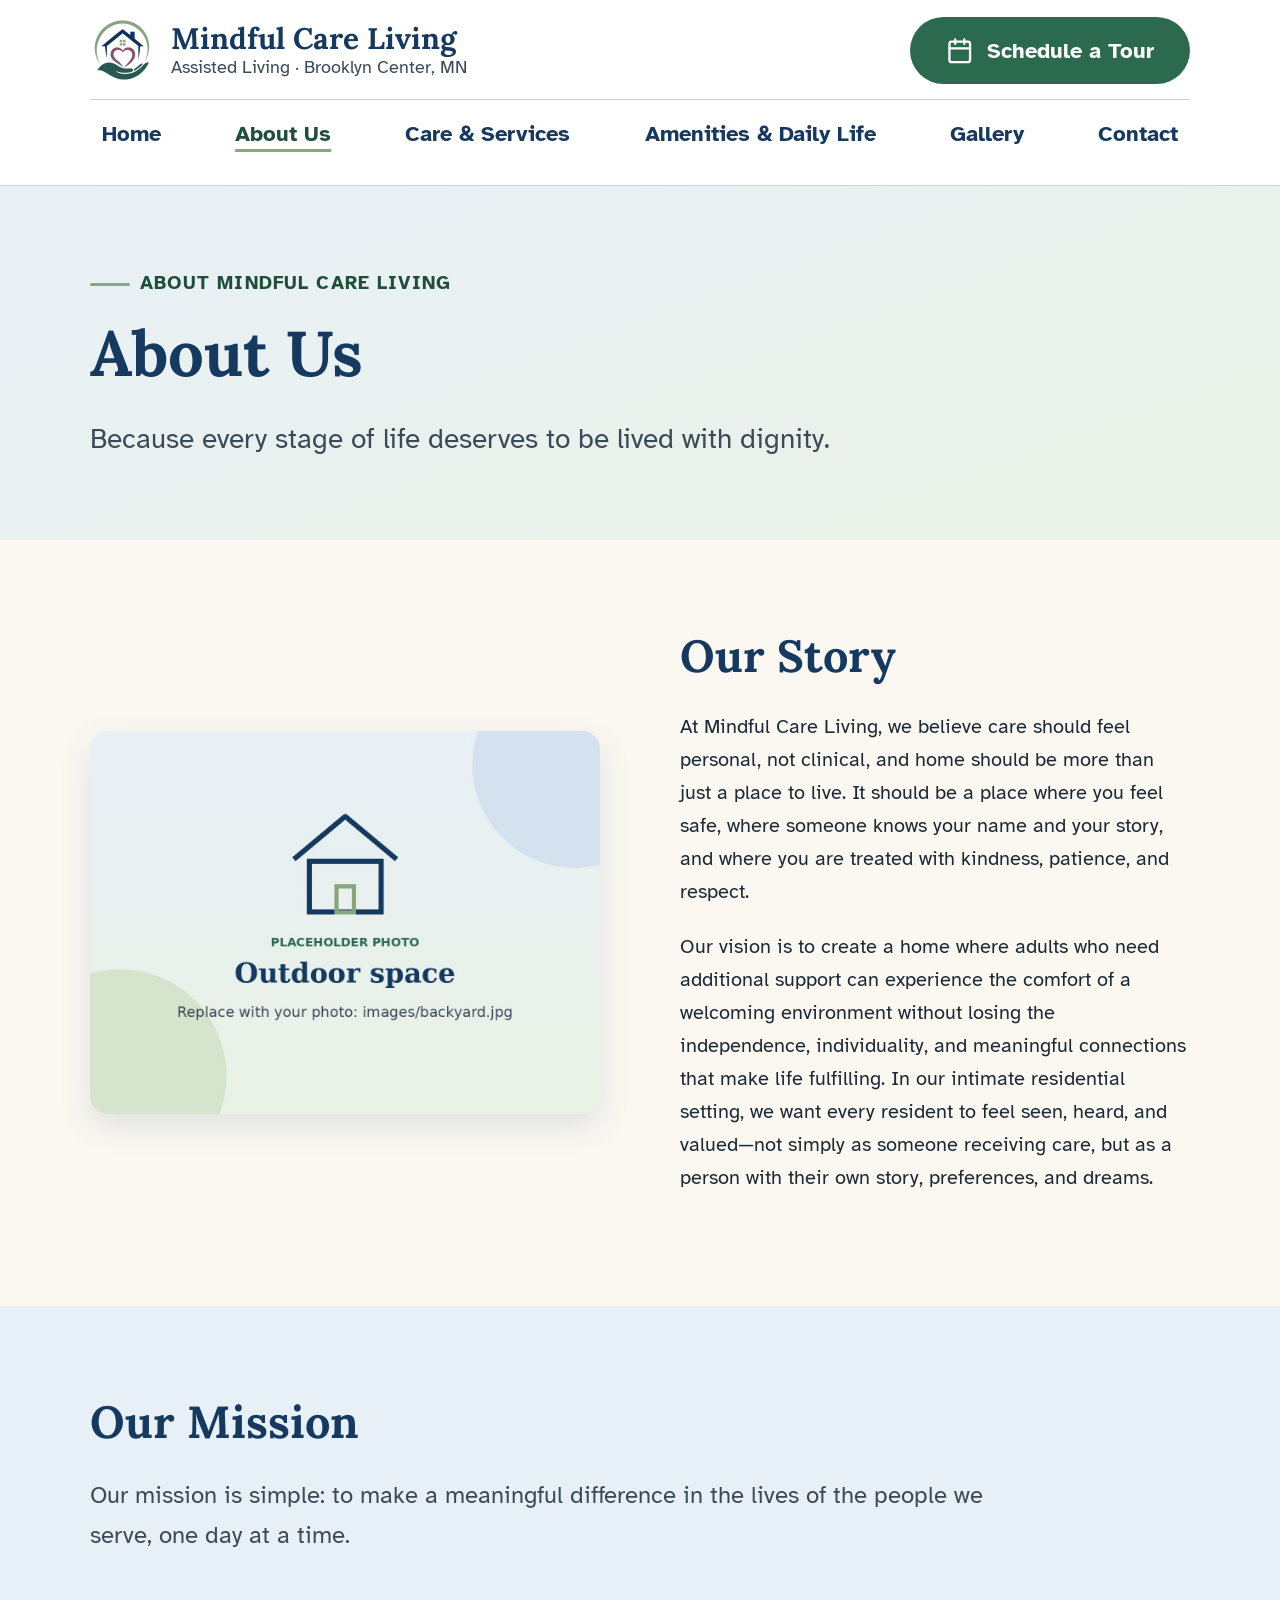
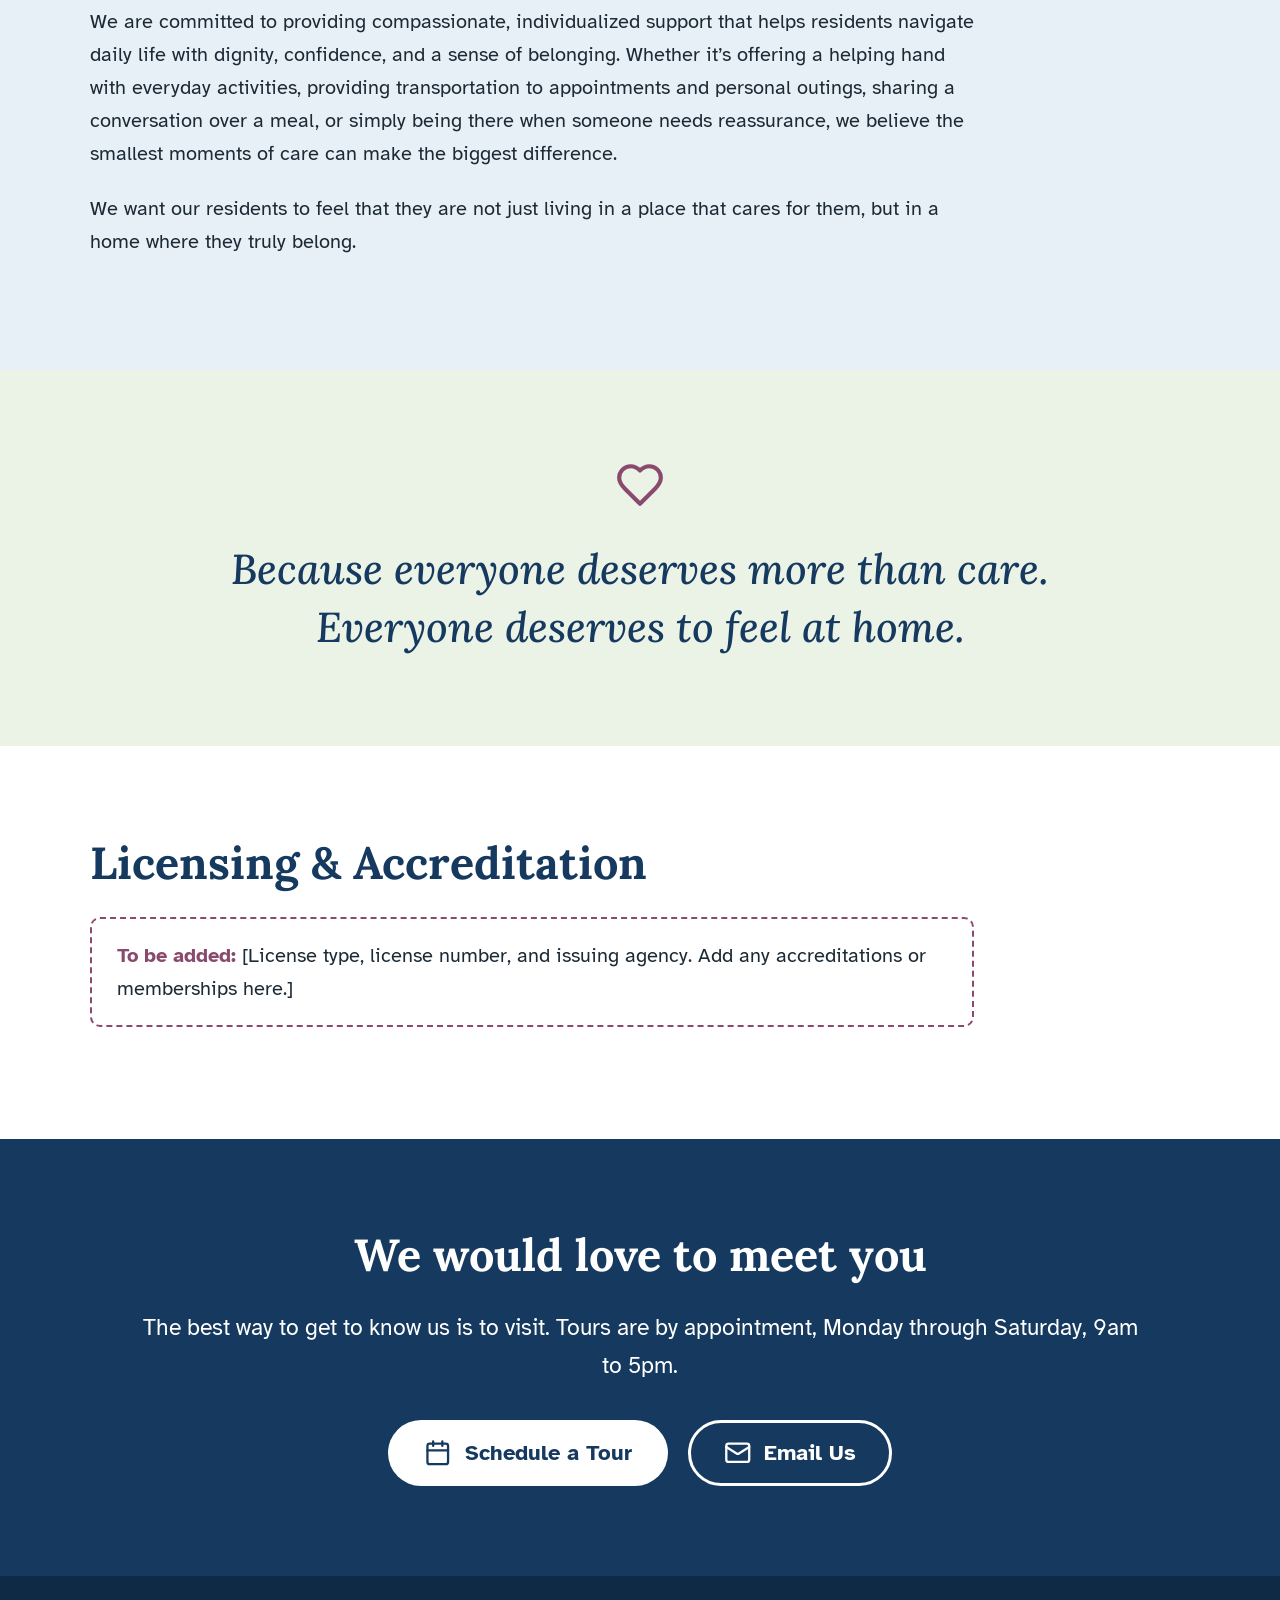
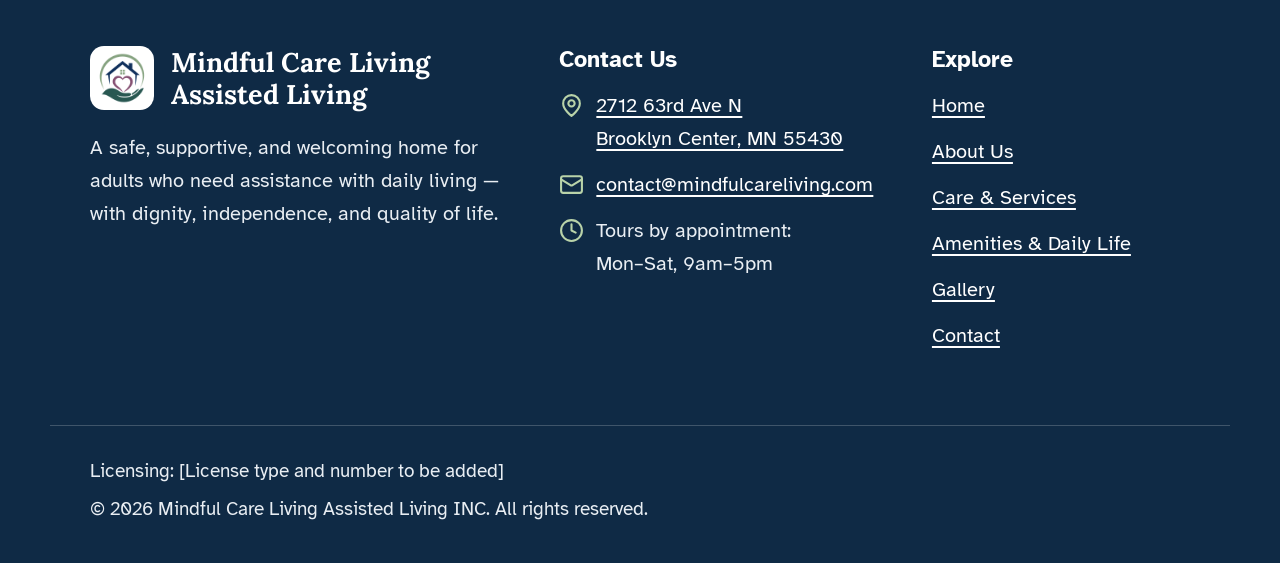
==== commit efb97779: "Remove phone number; point visitors to the tour form and email The facility will make calls itself r" ====
--- a/about.html
+++ b/about.html
@@ -22,17 +22,6 @@
   <a class="skip-link" href="#main">Skip to main content</a>
 
   <header>
-  <!-- ===== TOP BAR: phone number (shown on every page) ===== -->
-  <div class="topbar">
-    <div class="container topbar__inner">
-      <a class="topbar__phone" href="tel:+16124831978">
-        <svg class="icon" viewBox="0 0 24 24" aria-hidden="true" focusable="false"><path d="M22 16.92v3a2 2 0 0 1-2.18 2 19.79 19.79 0 0 1-8.63-3.07 19.5 19.5 0 0 1-6-6 19.79 19.79 0 0 1-3.07-8.67A2 2 0 0 1 4.11 2h3a2 2 0 0 1 2 1.72 12.84 12.84 0 0 0 .7 2.81 2 2 0 0 1-.45 2.11L8.09 9.91a16 16 0 0 0 6 6l1.27-1.27a2 2 0 0 1 2.11-.45 12.84 12.84 0 0 0 2.81.7A2 2 0 0 1 22 16.92z"/></svg>
-        <span>Call us: <strong>(612) 483-1978</strong></span>
-      </a>
-      <p class="topbar__hours"><svg class="icon" viewBox="0 0 24 24" aria-hidden="true" focusable="false"><circle cx="12" cy="12" r="10"/><path d="M12 6v6l4 2"/></svg> Tours by appointment: Mon–Sat, 9am–5pm</p>
-    </div>
-  </div>
-
   <!-- ===== HEADER: logo and menu ===== -->
   <div class="site-header">
     <div class="container site-header__inner">
@@ -125,7 +114,7 @@
         <p>The best way to get to know us is to visit. Tours are by appointment, Monday through Saturday, 9am to 5pm.</p>
         <div class="btn-group">
           <a class="btn btn-light" href="contact.html#tour"><svg class="icon" viewBox="0 0 24 24" aria-hidden="true" focusable="false"><rect x="3" y="4" width="18" height="18" rx="2"/><path d="M16 2v4M8 2v4M3 10h18"/></svg> Schedule a Tour</a>
-          <a class="btn btn-outline-light" href="tel:+16124831978"><svg class="icon" viewBox="0 0 24 24" aria-hidden="true" focusable="false"><path d="M22 16.92v3a2 2 0 0 1-2.18 2 19.79 19.79 0 0 1-8.63-3.07 19.5 19.5 0 0 1-6-6 19.79 19.79 0 0 1-3.07-8.67A2 2 0 0 1 4.11 2h3a2 2 0 0 1 2 1.72 12.84 12.84 0 0 0 .7 2.81 2 2 0 0 1-.45 2.11L8.09 9.91a16 16 0 0 0 6 6l1.27-1.27a2 2 0 0 1 2.11-.45 12.84 12.84 0 0 0 2.81.7A2 2 0 0 1 22 16.92z"/></svg> Call (612) 483-1978</a>
+          <a class="btn btn-outline-light" href="mailto:contact@mindfulcareliving.com"><svg class="icon" viewBox="0 0 24 24" aria-hidden="true" focusable="false"><rect x="2" y="4" width="20" height="16" rx="2"/><path d="m22 7-8.97 5.7a1.94 1.94 0 0 1-2.06 0L2 7"/></svg> Email Us</a>
         </div>
       </div>
     </section>
@@ -145,7 +134,6 @@
         <h2 class="footer-heading">Contact Us</h2>
         <ul class="footer-list">
           <li><svg class="icon" viewBox="0 0 24 24" aria-hidden="true" focusable="false"><path d="M20 10c0 6-8 12-8 12s-8-6-8-12a8 8 0 0 1 16 0Z"/><circle cx="12" cy="10" r="3"/></svg> <a href="https://www.google.com/maps/search/?api=1&amp;query=2712+63rd+Ave+N,+Brooklyn+Center,+MN+55430">2712 63rd Ave N<br>Brooklyn Center, MN 55430</a></li>
-          <li><svg class="icon" viewBox="0 0 24 24" aria-hidden="true" focusable="false"><path d="M22 16.92v3a2 2 0 0 1-2.18 2 19.79 19.79 0 0 1-8.63-3.07 19.5 19.5 0 0 1-6-6 19.79 19.79 0 0 1-3.07-8.67A2 2 0 0 1 4.11 2h3a2 2 0 0 1 2 1.72 12.84 12.84 0 0 0 .7 2.81 2 2 0 0 1-.45 2.11L8.09 9.91a16 16 0 0 0 6 6l1.27-1.27a2 2 0 0 1 2.11-.45 12.84 12.84 0 0 0 2.81.7A2 2 0 0 1 22 16.92z"/></svg> <a href="tel:+16124831978">(612) 483-1978</a></li>
           <li><svg class="icon" viewBox="0 0 24 24" aria-hidden="true" focusable="false"><rect x="2" y="4" width="20" height="16" rx="2"/><path d="m22 7-8.97 5.7a1.94 1.94 0 0 1-2.06 0L2 7"/></svg> <a href="mailto:contact@mindfulcareliving.com">contact@mindfulcareliving.com</a></li>
           <li><svg class="icon" viewBox="0 0 24 24" aria-hidden="true" focusable="false"><circle cx="12" cy="12" r="10"/><path d="M12 6v6l4 2"/></svg> <span>Tours by appointment:<br>Mon–Sat, 9am–5pm</span></li>
         </ul>
--- a/css/styles.css
+++ b/css/styles.css
@@ -136,7 +136,6 @@
   border-radius: 4px;
 }
 
-.topbar :focus-visible,
 .site-footer :focus-visible,
 .cta-band :focus-visible {
   outline-color: var(--focus-on-dark);
@@ -260,57 +259,6 @@
 }
 
 /* --------------------------------------------------------------------------
-   Top bar — phone number on every page (tap to call on phones)
-   -------------------------------------------------------------------------- */
-
-.topbar {
-  background: var(--navy);
-  color: var(--white);
-}
-
-.topbar__inner {
-  display: flex;
-  flex-wrap: wrap;
-  align-items: center;
-  justify-content: space-between;
-  gap: 0.5rem 1.5rem;
-  padding-block: 0.5rem;
-}
-
-.topbar__phone {
-  display: inline-flex;
-  align-items: center;
-  gap: 0.5em;
-  min-height: 2.75rem;
-  color: var(--white);
-  font-size: 1.1rem;
-  text-decoration: none;
-}
-
-.topbar__phone strong {
-  font-size: 1.15em;
-  letter-spacing: 0.01em;
-}
-
-.topbar__phone:hover {
-  color: var(--white);
-  text-decoration: underline;
-}
-
-.topbar__hours {
-  display: inline-flex;
-  align-items: center;
-  gap: 0.5em;
-  margin: 0;
-  font-size: 0.95rem;
-}
-
-@media (max-width: 767px) {
-  .topbar__hours { display: none; }
-  .topbar__phone { flex: 1 1 auto; }
-}
-
-/* --------------------------------------------------------------------------
    Header and navigation
    -------------------------------------------------------------------------- */
 
@@ -623,6 +571,8 @@
 }
 
 .section--sage .icon-badge { background: var(--white); }
+
+.section--sage .audience__panel .icon-badge { background: var(--sage-soft); }
 
 /* Picture + text side by side */
 .split {
@@ -1292,7 +1242,6 @@
    -------------------------------------------------------------------------- */
 
 @media print {
-  .topbar,
   .menu-toggle,
   .site-nav,
   .header-cta,
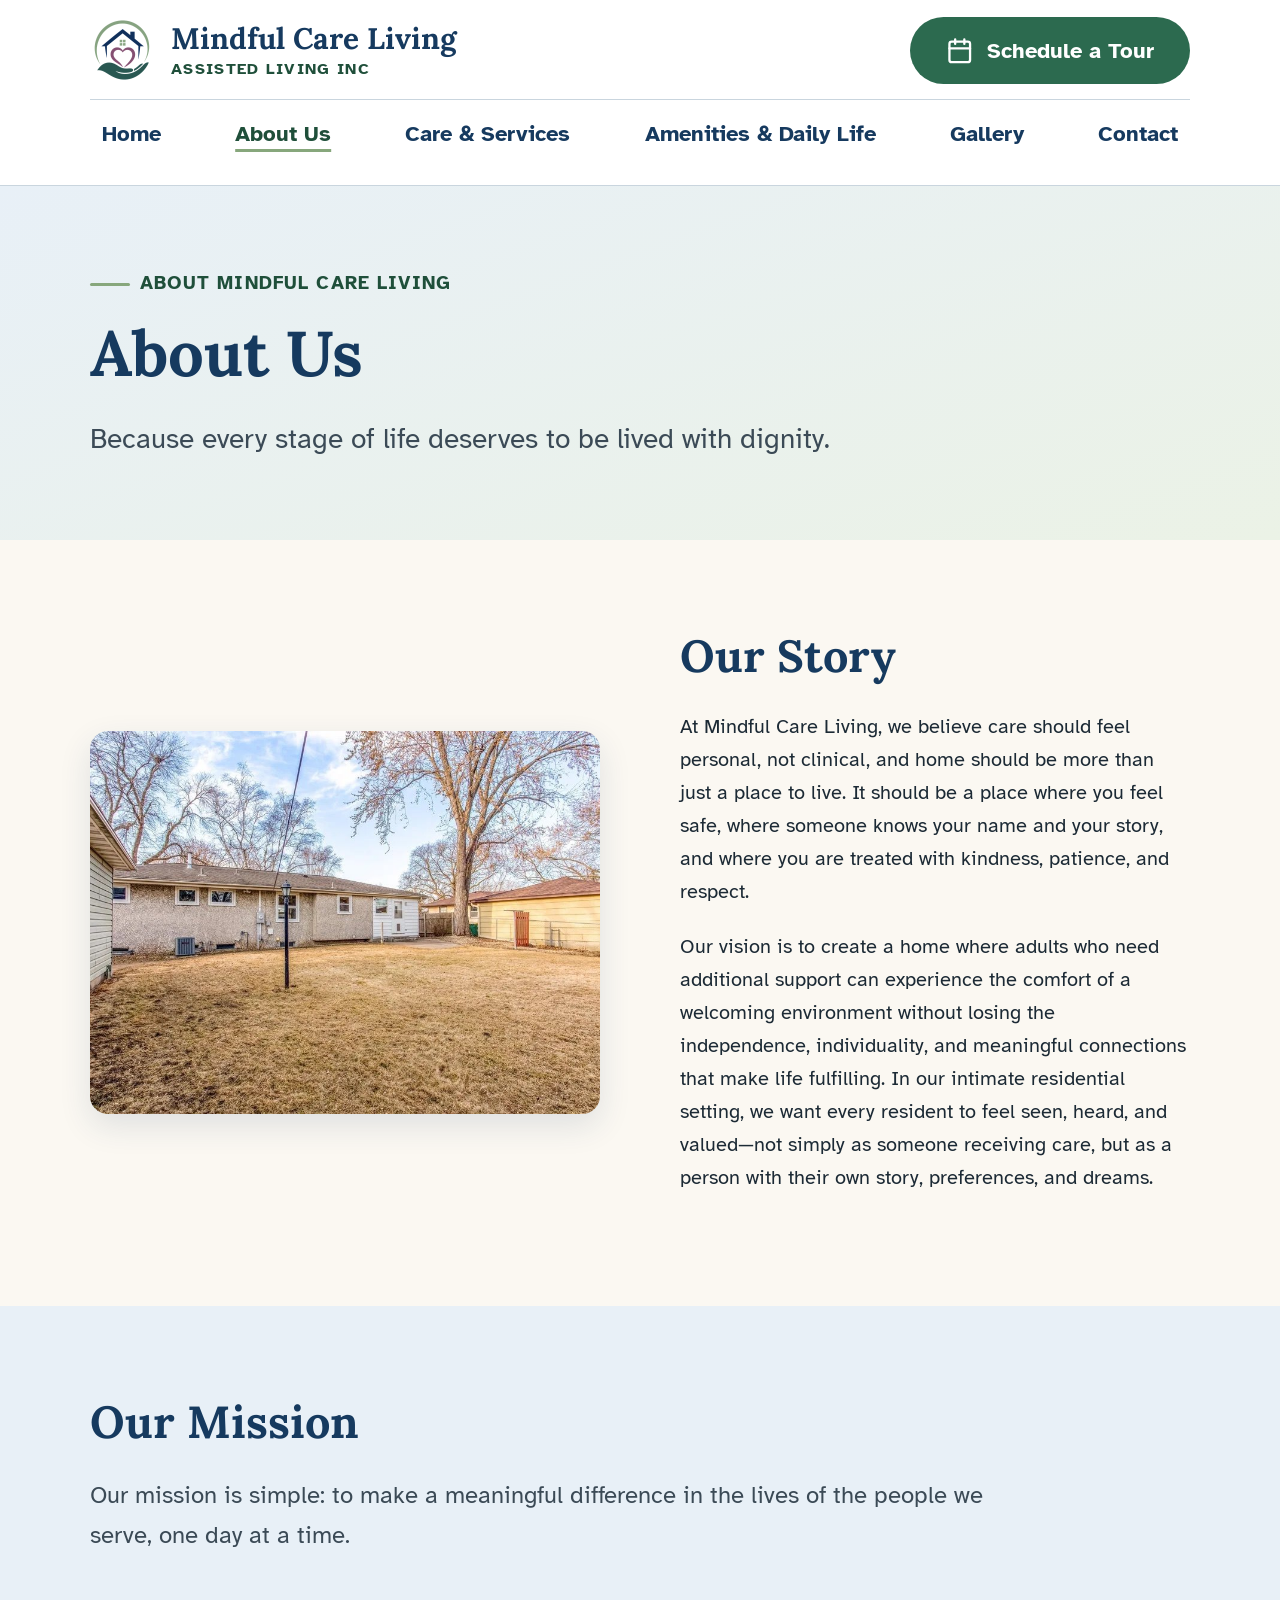
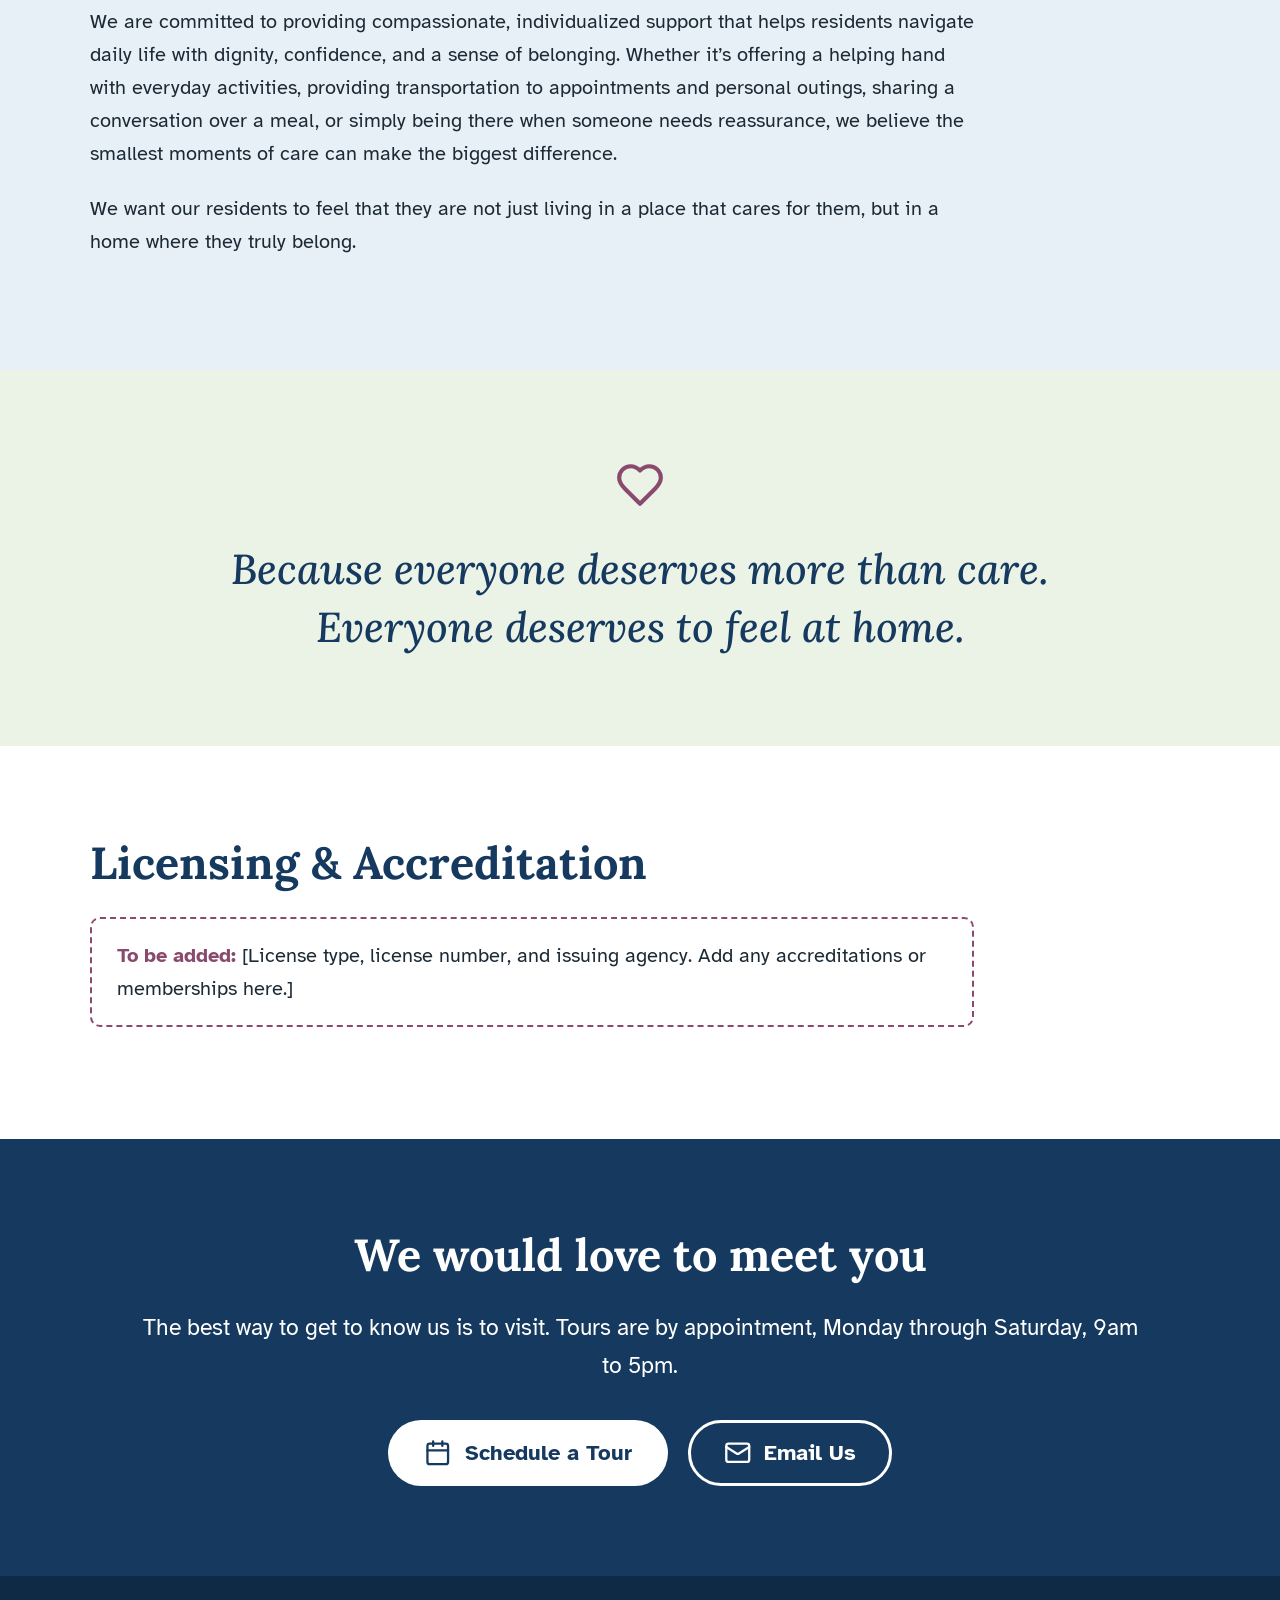
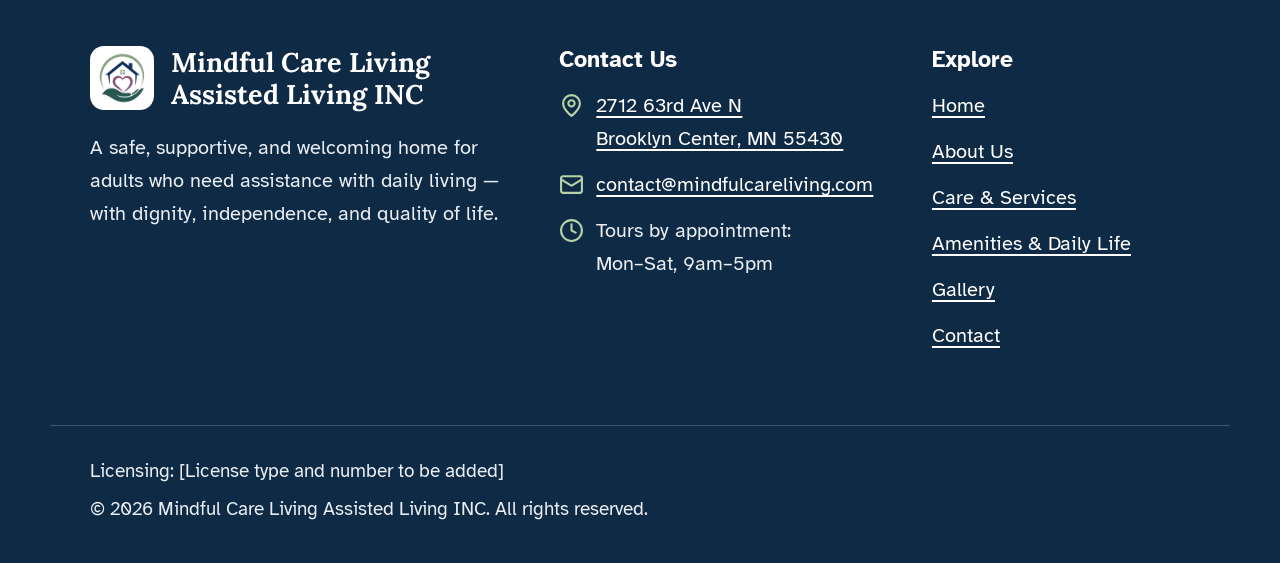
==== commit 63710cc1: "Use official business name and add real photos of the home Official name: Mindful Care Living Assist" ====
--- a/about.html
+++ b/about.html
@@ -3,10 +3,10 @@
 <head>
   <meta charset="utf-8">
   <meta name="viewport" content="width=device-width, initial-scale=1">
-  <title>About Us | Mindful Care Living</title>
+  <title>About Us | Mindful Care Living Assisted Living INC</title>
   <meta name="description" content="Our story, mission, and team. At Mindful Care Living, care feels personal, not clinical — because every stage of life deserves to be lived with dignity.">
   <meta property="og:type" content="website">
-  <meta property="og:title" content="About Us | Mindful Care Living">
+  <meta property="og:title" content="About Us | Mindful Care Living Assisted Living INC">
   <meta property="og:description" content="Our story, mission, and team. At Mindful Care Living, care feels personal, not clinical — because every stage of life deserves to be lived with dignity.">
   <link rel="icon" type="image/png" href="images/logo.png">
   <link rel="preconnect" href="https://fonts.googleapis.com">
@@ -29,7 +29,7 @@
         <img src="images/logo.png" alt="" width="256" height="256">
         <span>
           <span class="brand__name">Mindful Care Living</span>
-          <span class="brand__tag">Assisted Living · Brooklyn Center, MN</span>
+          <span class="brand__tag">Assisted Living INC</span>
         </span>
       </a>
       <a class="btn btn-primary header-cta" href="contact.html#tour"><svg class="icon" viewBox="0 0 24 24" aria-hidden="true" focusable="false"><rect x="3" y="4" width="18" height="18" rx="2"/><path d="M16 2v4M8 2v4M3 10h18"/></svg> Schedule a Tour</a>
@@ -65,8 +65,8 @@
     <section class="section" aria-labelledby="story-title">
       <div class="container split">
         <figure class="split__media">
-          <!-- PHOTO: replace images/backyard.jpg with a photo of your home or outdoor space -->
-          <img src="images/backyard.jpg" alt="The backyard and outdoor space at Mindful Care Living" width="1200" height="900">
+          <!-- PHOTO: images/backyard.jpg -->
+          <img src="images/backyard.jpg" alt="The large, open backyard behind the home" width="960" height="640">
         </figure>
         <div>
           <h2 id="story-title">Our Story</h2>
@@ -126,7 +126,7 @@
       <div>
         <div class="footer-brand">
           <img src="images/logo.png" alt="" width="256" height="256">
-          <span>Mindful Care Living<br>Assisted Living</span>
+          <span>Mindful Care Living<br>Assisted Living INC</span>
         </div>
         <p>A safe, supportive, and welcoming home for adults who need assistance with daily living — with dignity, independence, and quality of life.</p>
       </div>
--- a/css/styles.css
+++ b/css/styles.css
@@ -301,9 +301,13 @@
 
 .brand__tag {
   display: block;
-  color: var(--text-soft);
-  font-size: 0.9rem;
+  margin-top: 0.15rem;
+  color: var(--green-dark);
+  font-size: 0.82rem;
+  font-weight: 700;
+  letter-spacing: 0.08em;
   line-height: 1.3;
+  text-transform: uppercase;
 }
 
 .header-cta { display: none; }
@@ -872,8 +876,8 @@
   .gallery { grid-template-columns: repeat(2, 1fr); }
 }
 
-@media (min-width: 1100px) {
-  .gallery { grid-template-columns: repeat(4, 1fr); }
+@media (min-width: 1024px) {
+  .gallery { grid-template-columns: repeat(3, 1fr); }
 }
 
 .gallery figure {
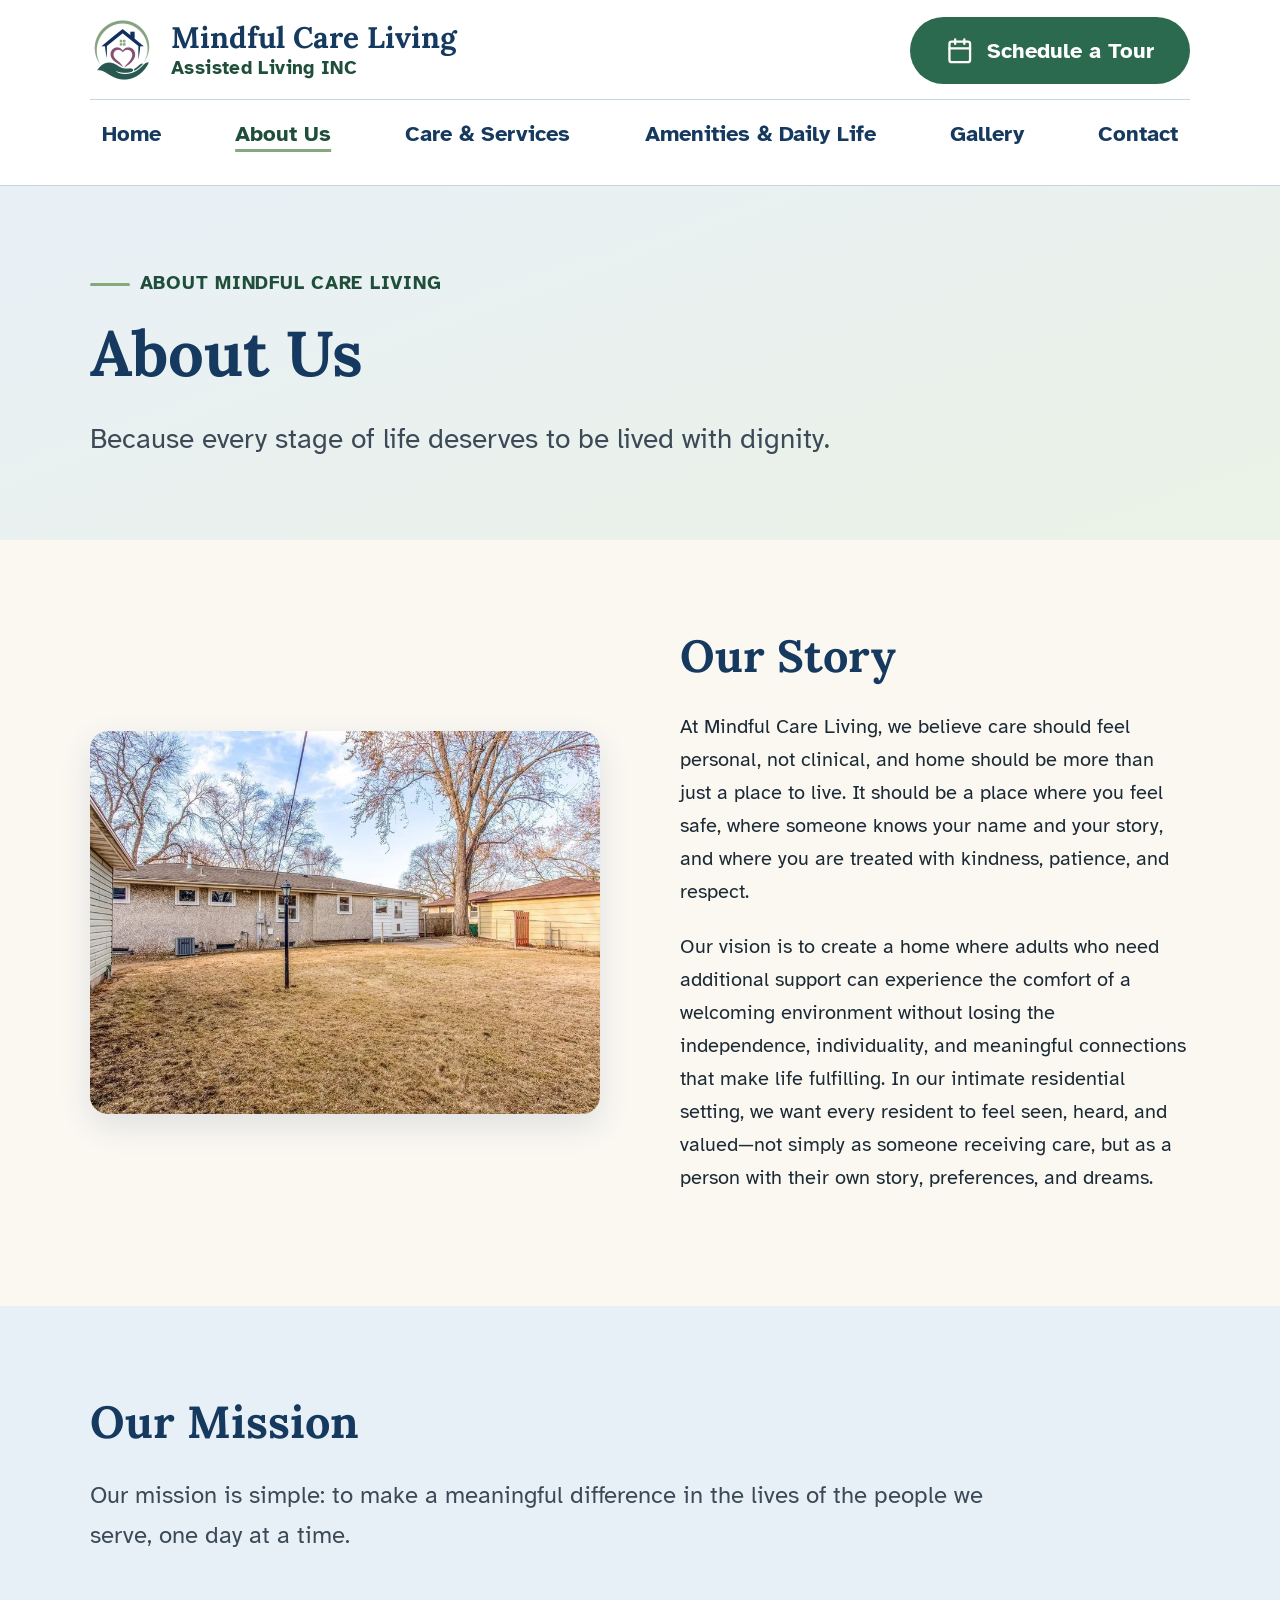
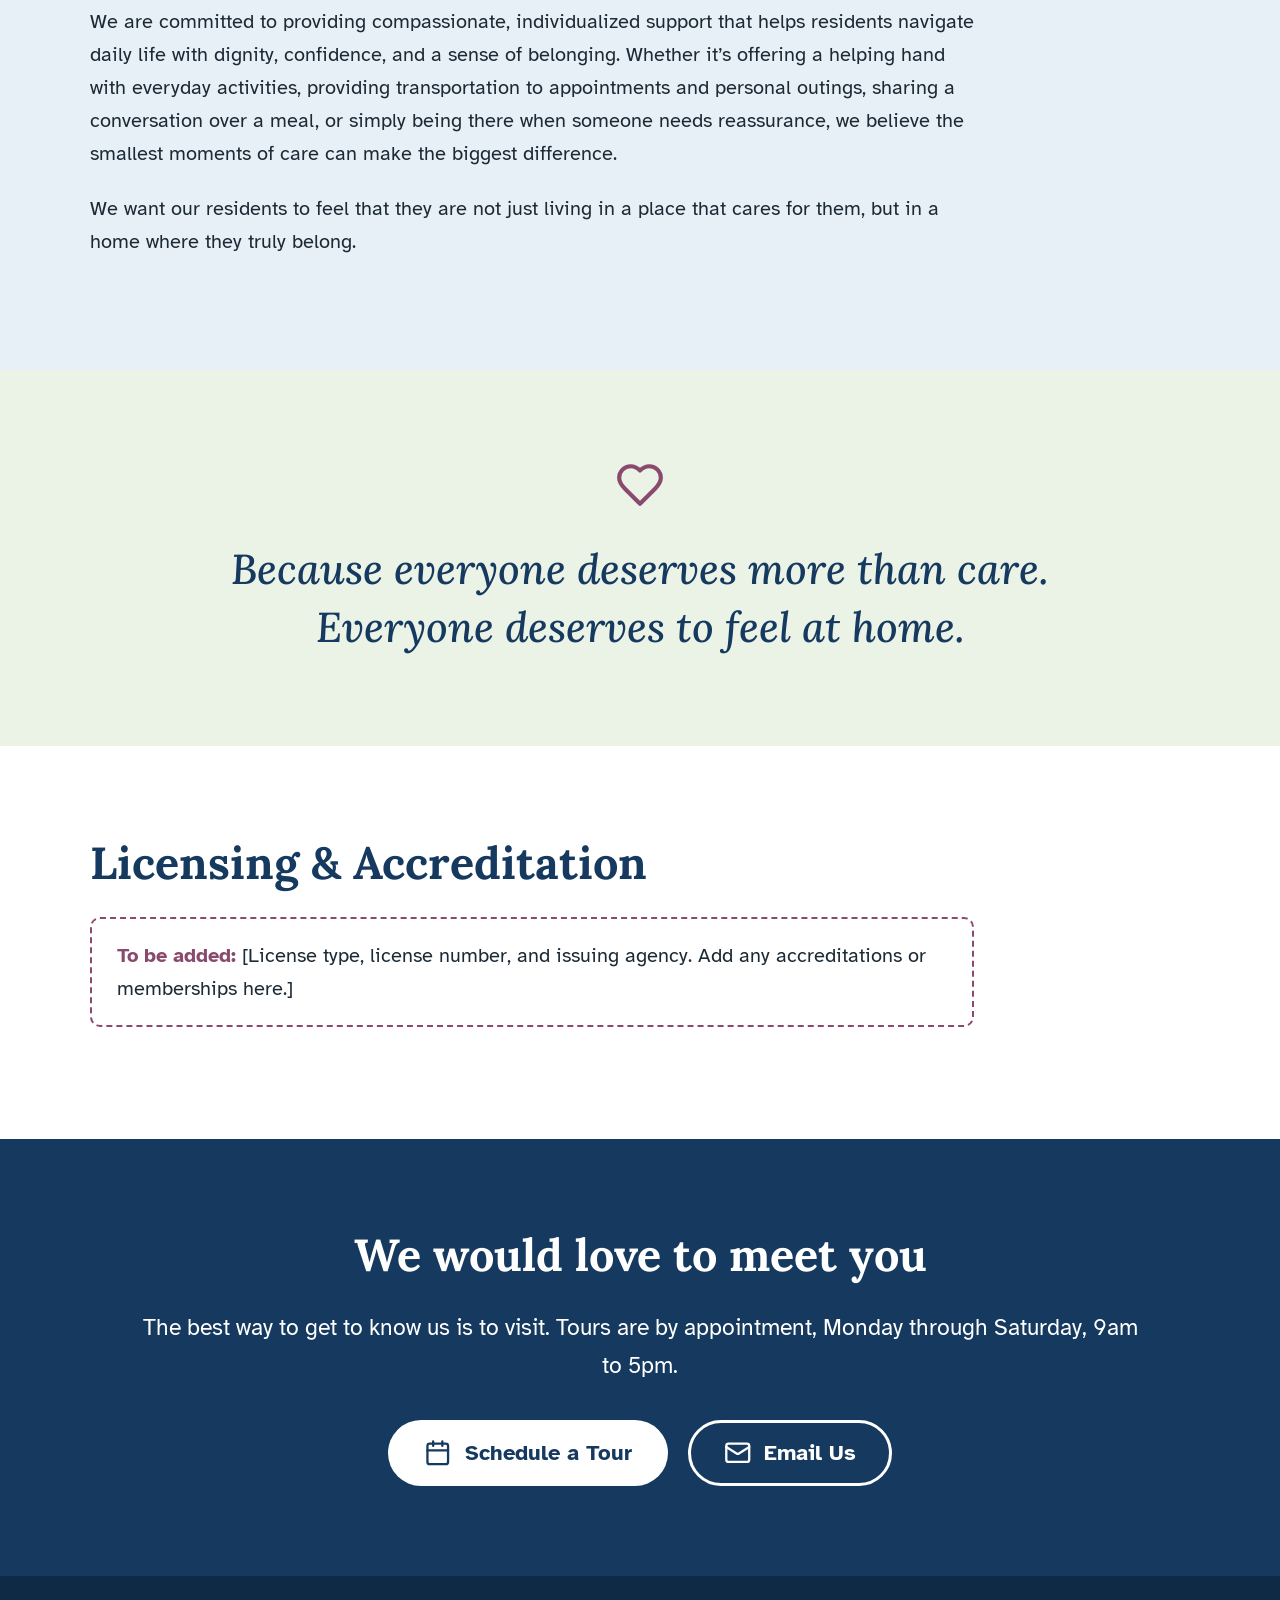
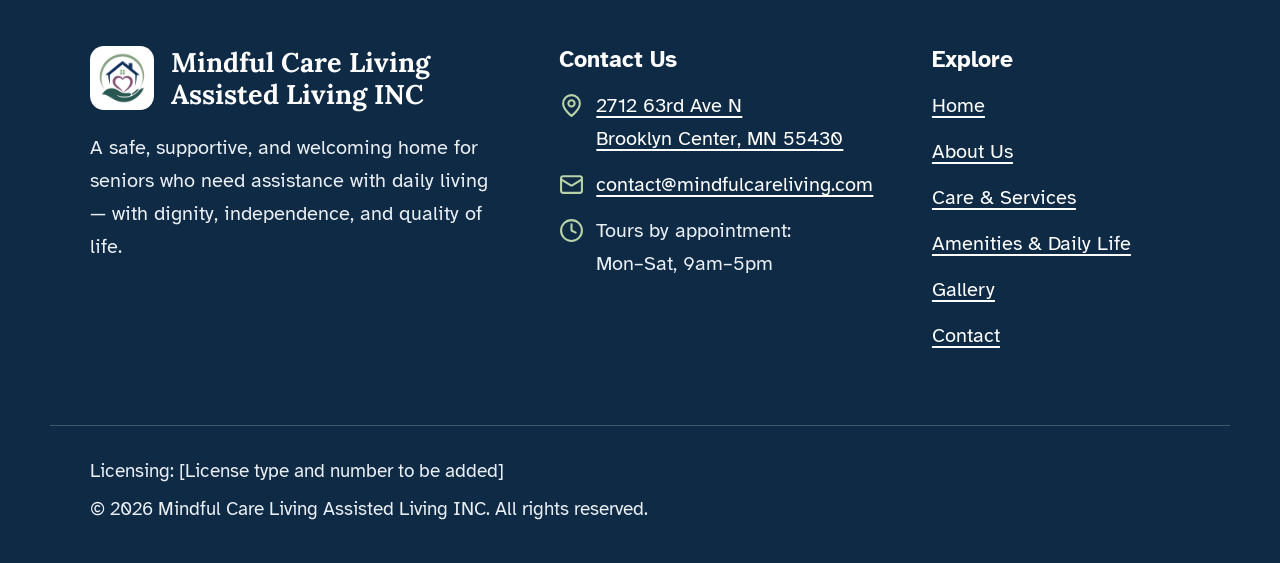
==== commit 50513598: "Describe the home for seniors, drop "small", and style the name as filed - Remove "small" from the h" ====
--- a/about.html
+++ b/about.html
@@ -128,7 +128,7 @@
           <img src="images/logo.png" alt="" width="256" height="256">
           <span>Mindful Care Living<br>Assisted Living INC</span>
         </div>
-        <p>A safe, supportive, and welcoming home for adults who need assistance with daily living — with dignity, independence, and quality of life.</p>
+        <p>A safe, supportive, and welcoming home for seniors who need assistance with daily living — with dignity, independence, and quality of life.</p>
       </div>
       <div>
         <h2 class="footer-heading">Contact Us</h2>
--- a/css/styles.css
+++ b/css/styles.css
@@ -301,13 +301,12 @@
 
 .brand__tag {
   display: block;
-  margin-top: 0.15rem;
+  margin-top: 0.1rem;
   color: var(--green-dark);
-  font-size: 0.82rem;
-  font-weight: 700;
-  letter-spacing: 0.08em;
+  font-size: 0.95rem;
+  font-weight: 700;
+  letter-spacing: 0.02em;
   line-height: 1.3;
-  text-transform: uppercase;
 }
 
 .header-cta { display: none; }
@@ -431,20 +430,23 @@
 
 .eyebrow {
   display: inline-flex;
-  align-items: center;
+  align-items: flex-start;
   gap: 0.5em;
   margin: 0 0 0.75rem;
   color: var(--green-dark);
   font-size: 0.95rem;
   font-weight: 700;
-  letter-spacing: 0.06em;
+  letter-spacing: 0.04em;
   text-transform: uppercase;
 }
 
+/* Short line before the label; stays beside the first row if the label wraps */
 .eyebrow::before {
   content: "";
+  flex-shrink: 0;
   width: 2rem;
   height: 3px;
+  margin-top: calc(0.825em - 1.5px);
   border-radius: 3px;
   background: var(--sage);
 }
@@ -503,6 +505,7 @@
 
 @media (min-width: 900px) {
   .hero__grid { grid-template-columns: 1.05fr 1fr; gap: 4rem; }
+  .hero .eyebrow { font-size: 0.82rem; }
 }
 
 /* Inner page title area */
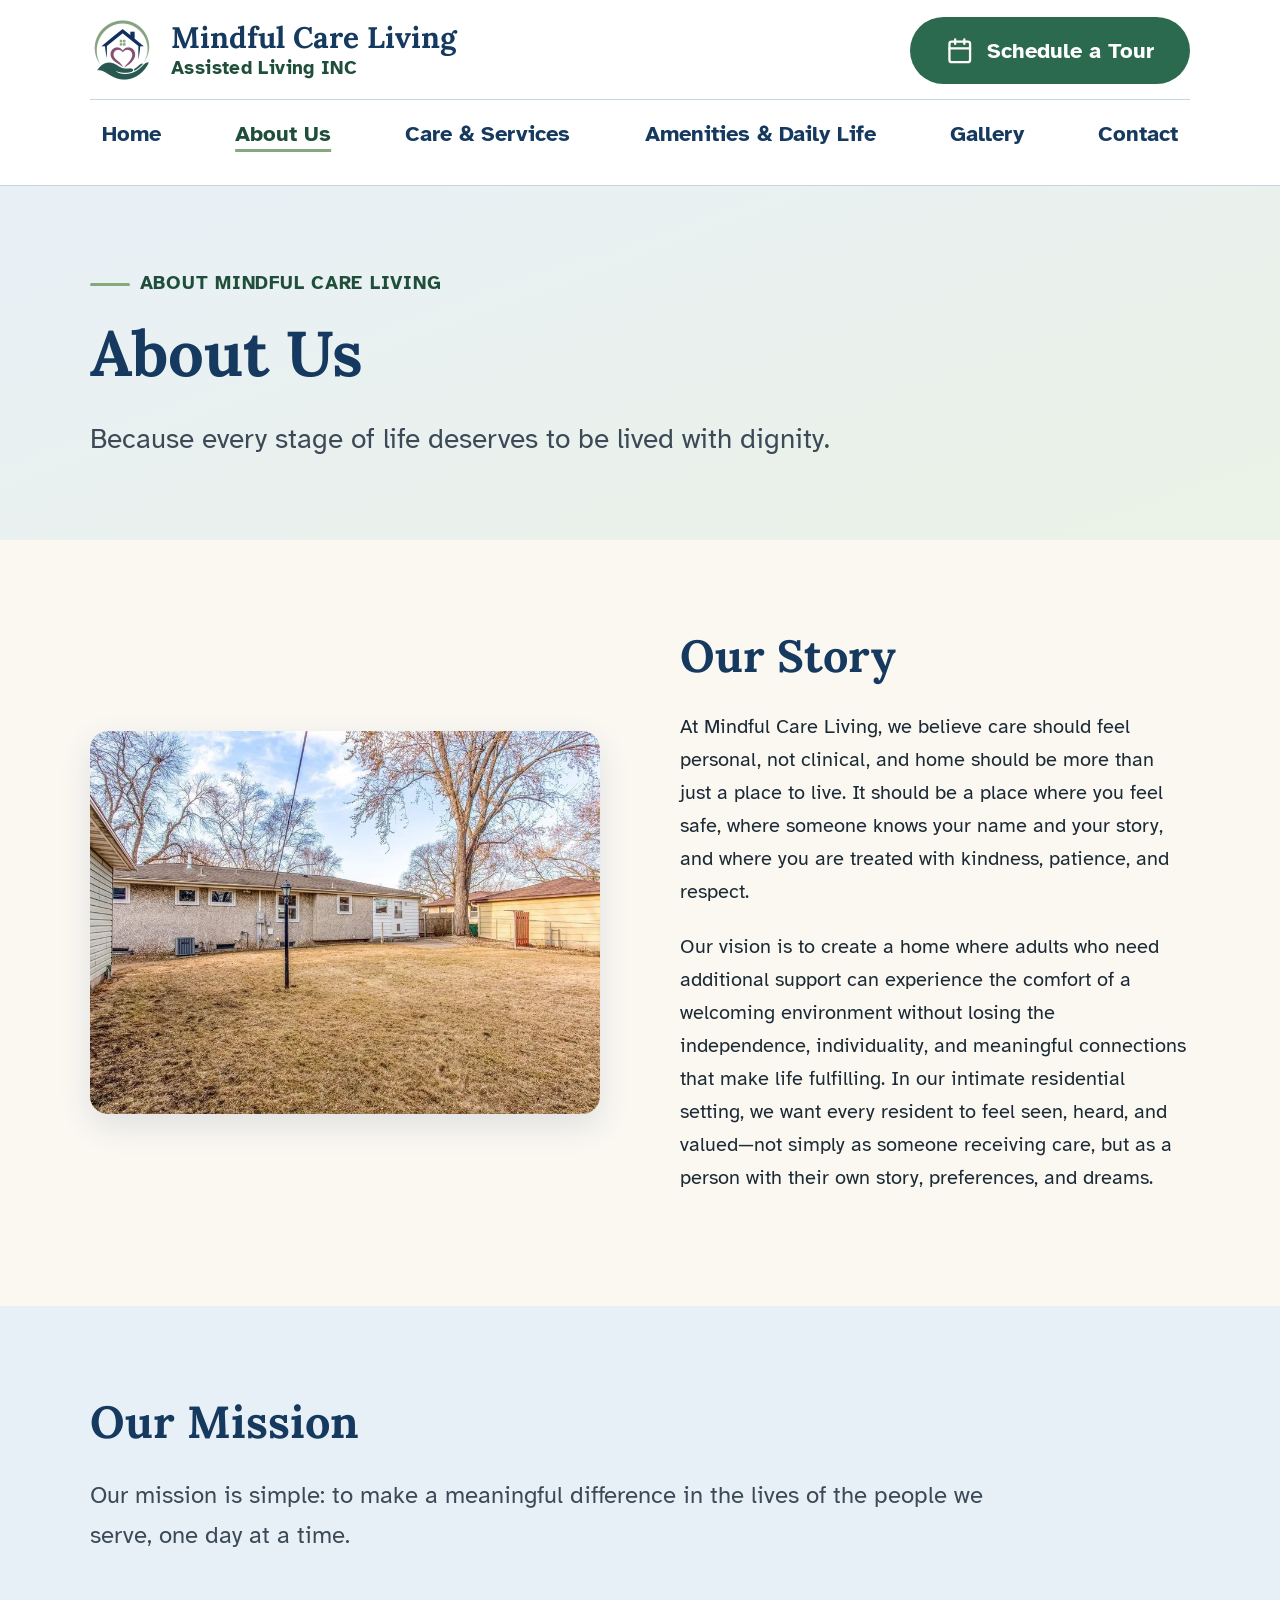
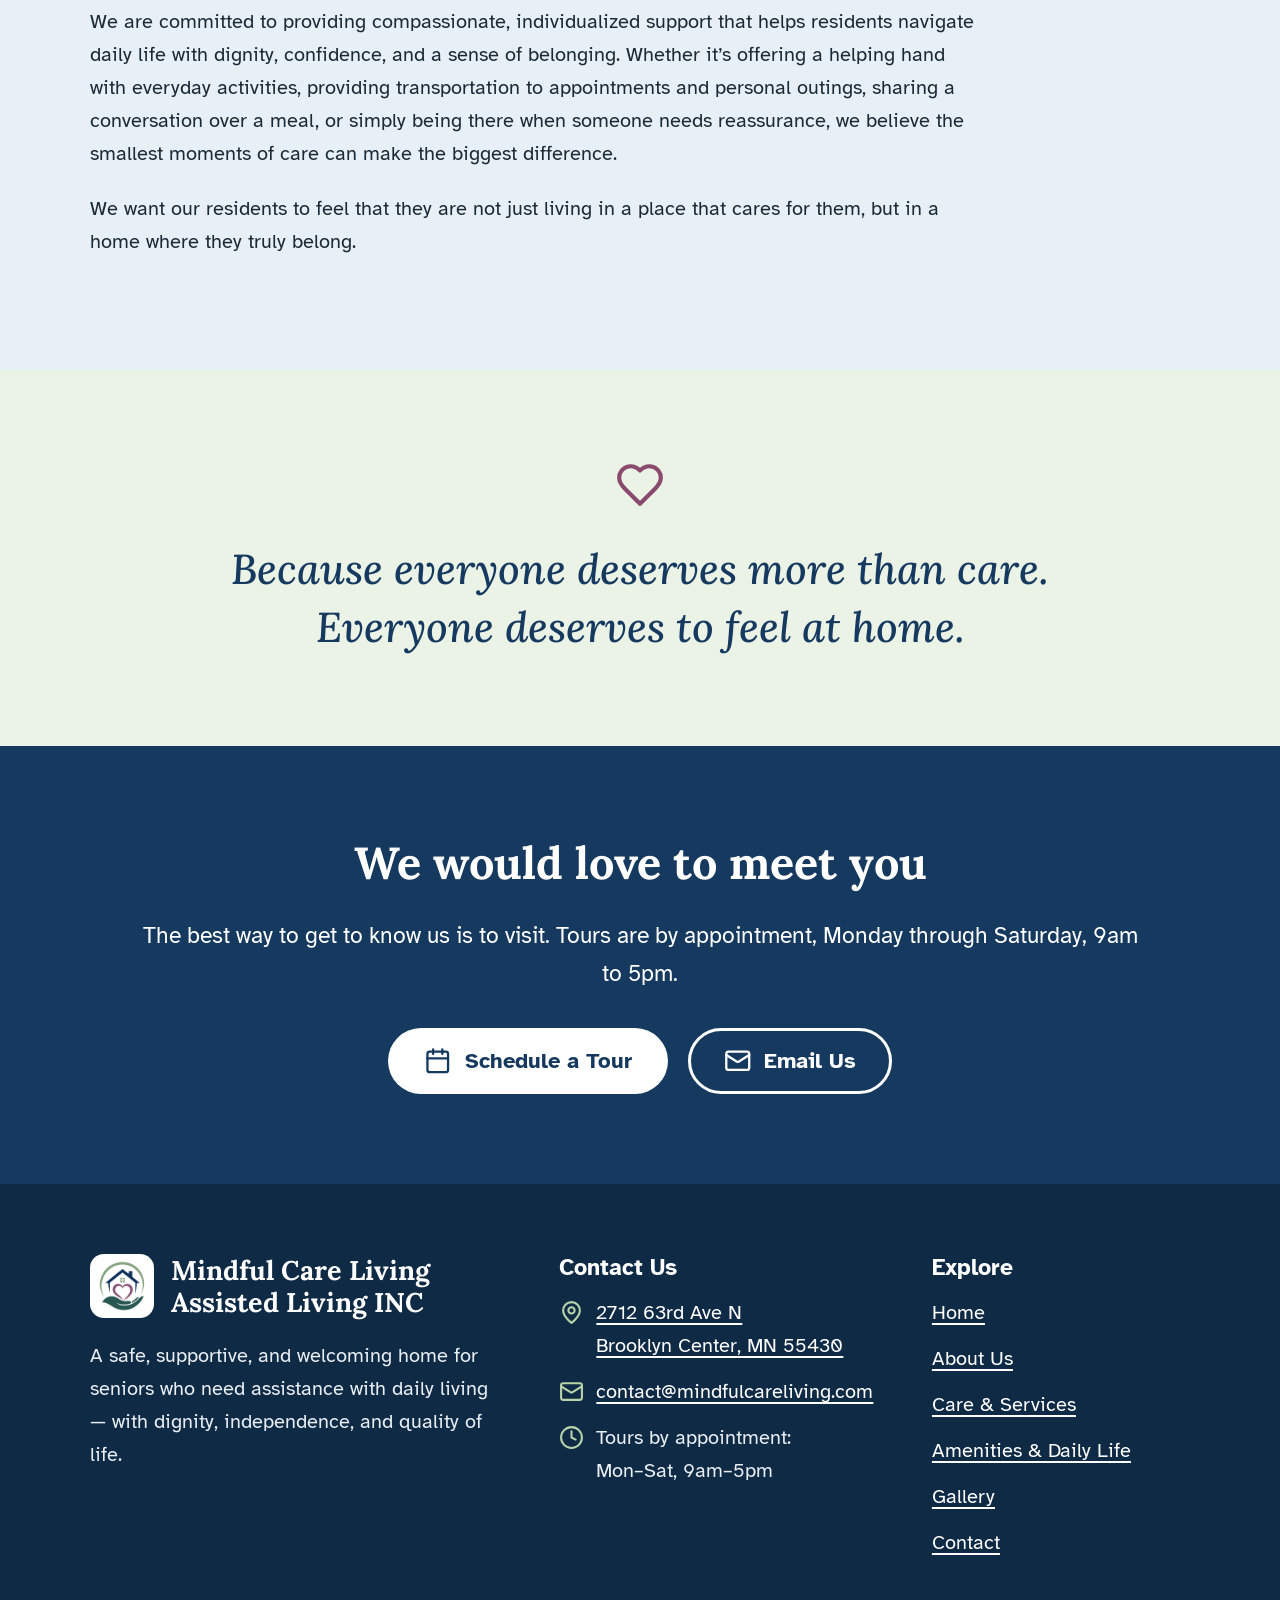
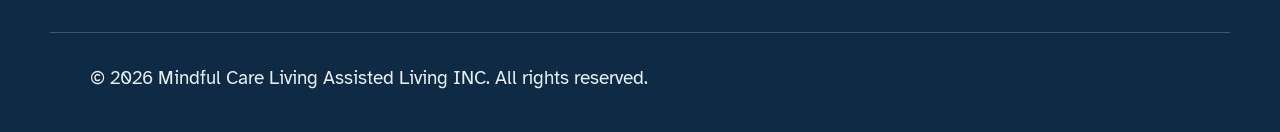
==== commit d9762586: "Remove license placeholders The owner confirmed the license number does not need to appear in advert" ====
--- a/about.html
+++ b/about.html
@@ -98,15 +98,6 @@
       </div>
     </section>
 
-    <!-- ===== LICENSING ===== -->
-    <section class="section section--white" aria-labelledby="license-title">
-      <div class="container">
-        <h2 id="license-title">Licensing &amp; Accreditation</h2>
-        <!-- EDIT: replace the bracketed text below with your license and accreditation details -->
-        <p class="placeholder-note"><strong>To be added:</strong> [License type, license number, and issuing agency. Add any accreditations or memberships here.]</p>
-      </div>
-    </section>
-
     <!-- ===== VISIT US ===== -->
     <section class="cta-band" aria-labelledby="visit-title">
       <div class="container">
@@ -151,8 +142,6 @@
       </nav>
     </div>
     <div class="container footer-bottom">
-      <!-- EDIT: replace the bracketed text with your license information -->
-      <p>Licensing: [License type and number to be added]</p>
       <p>&copy; <span data-year>2026</span> Mindful Care Living Assisted Living INC. All rights reserved.</p>
     </div>
   </footer>
--- a/css/styles.css
+++ b/css/styles.css
@@ -719,17 +719,6 @@
 
 .contact-lines svg.icon { color: var(--green-dark); }
 
-/* Placeholder box for information still to be added */
-.placeholder-note {
-  padding: 1rem 1.25rem;
-  border: 2px dashed var(--heart);
-  border-radius: var(--radius-sm);
-  background: var(--white);
-  color: var(--text);
-}
-
-.placeholder-note strong { color: var(--heart); }
-
 /* Pull quote */
 .quote {
   max-width: 48rem;
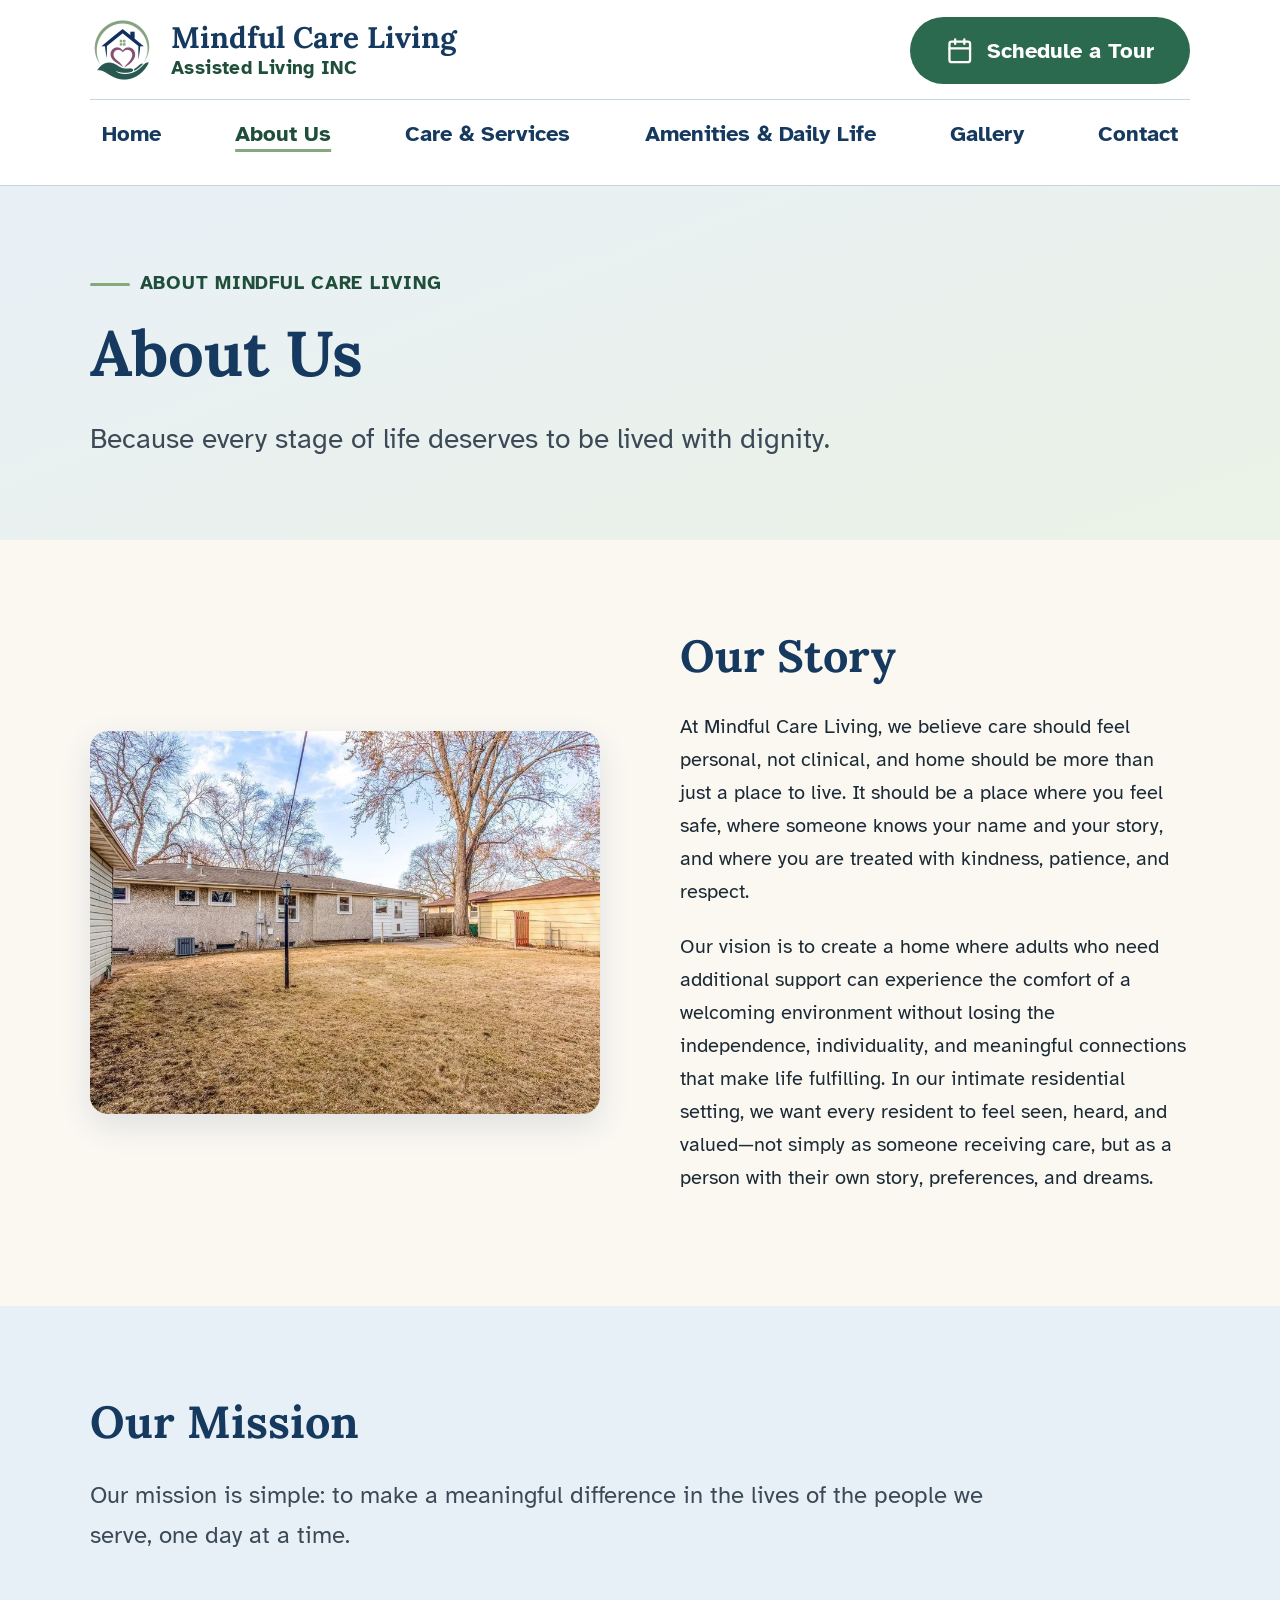
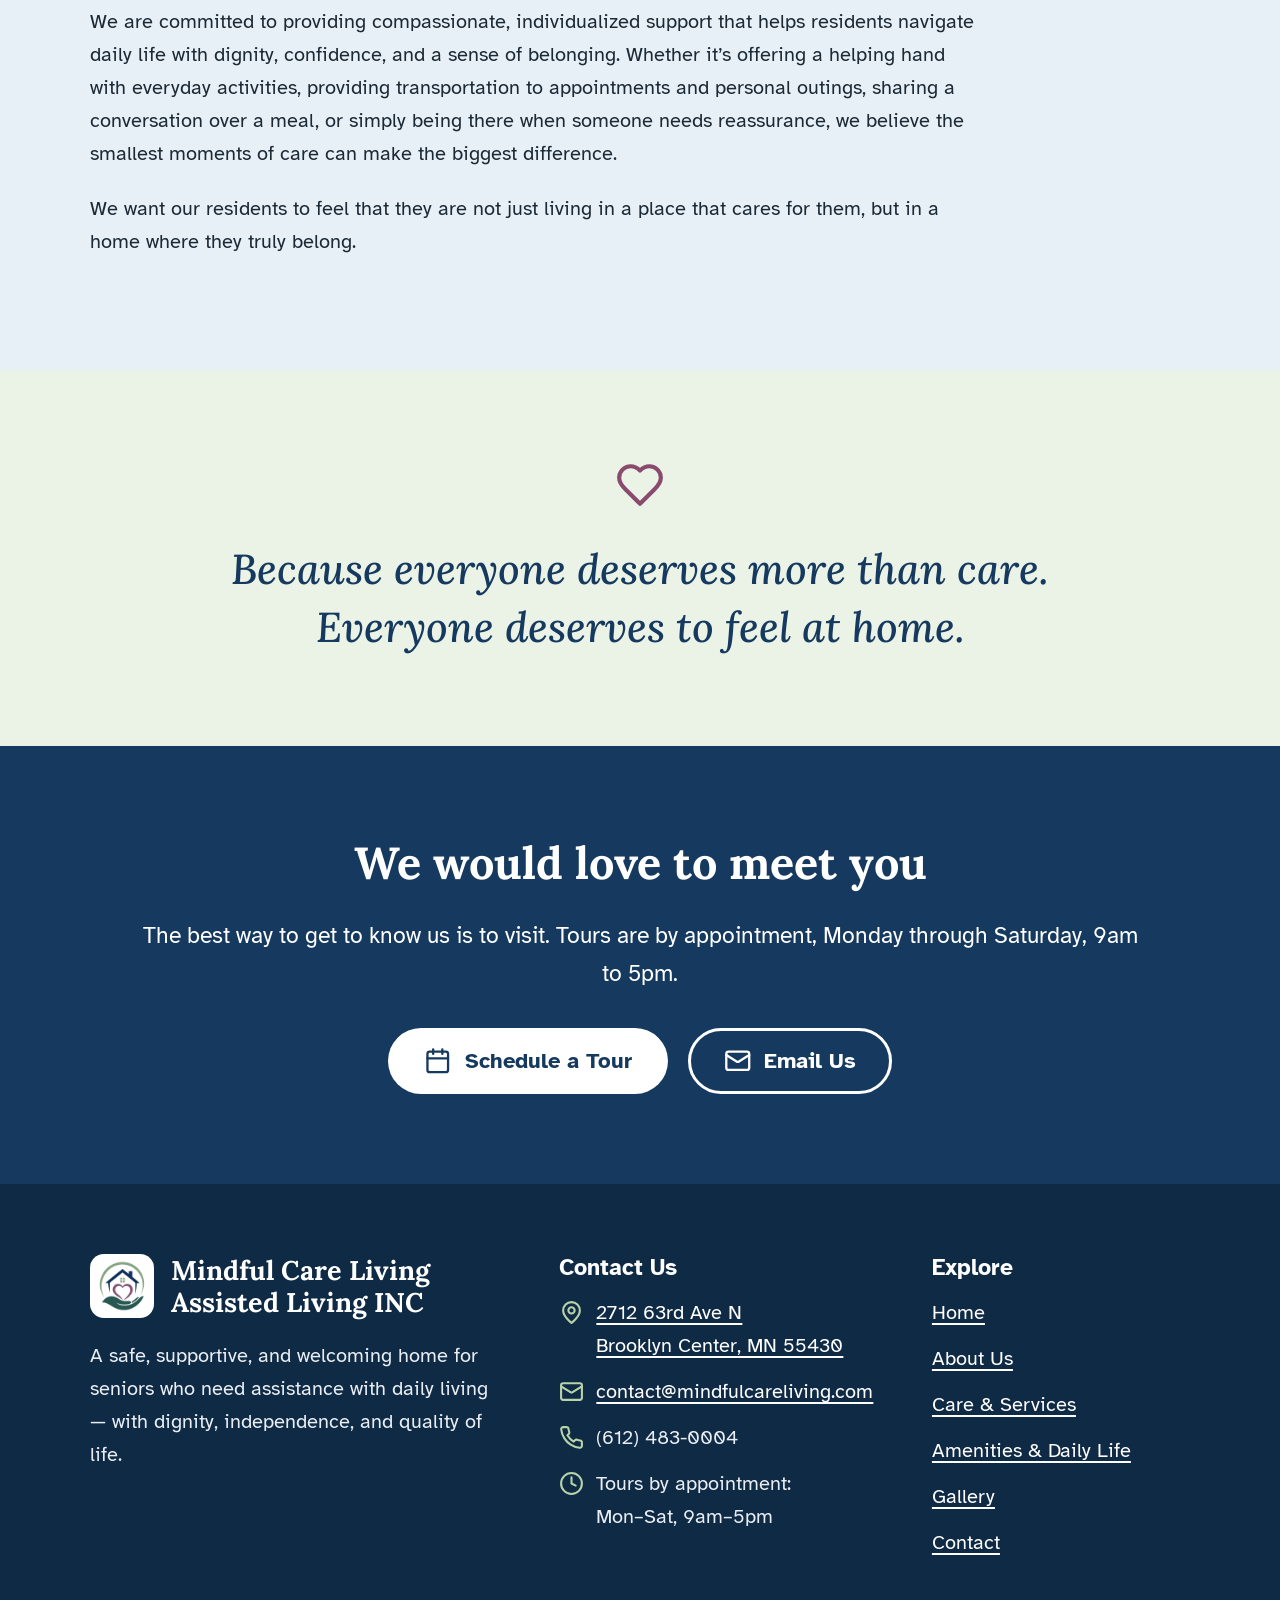
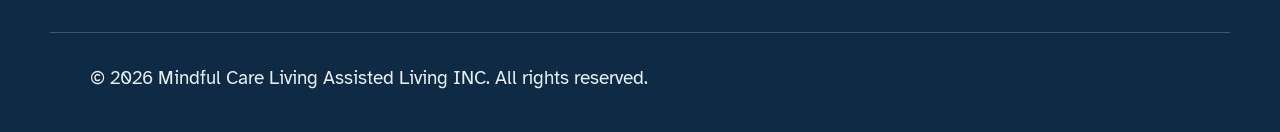
==== commit 062bb9a6: "Show the phone number in the footer on every page Add (612) 483-0004 to the footer's Contact Us list" ====
--- a/about.html
+++ b/about.html
@@ -3,6 +3,7 @@
 <head>
   <meta charset="utf-8">
   <meta name="viewport" content="width=device-width, initial-scale=1">
+  <meta name="format-detection" content="telephone=no">
   <title>About Us | Mindful Care Living Assisted Living INC</title>
   <meta name="description" content="Our story, mission, and team. At Mindful Care Living, care feels personal, not clinical — because every stage of life deserves to be lived with dignity.">
   <meta property="og:type" content="website">
@@ -126,6 +127,7 @@
         <ul class="footer-list">
           <li><svg class="icon" viewBox="0 0 24 24" aria-hidden="true" focusable="false"><path d="M20 10c0 6-8 12-8 12s-8-6-8-12a8 8 0 0 1 16 0Z"/><circle cx="12" cy="10" r="3"/></svg> <a href="https://www.google.com/maps/search/?api=1&amp;query=2712+63rd+Ave+N,+Brooklyn+Center,+MN+55430">2712 63rd Ave N<br>Brooklyn Center, MN 55430</a></li>
           <li><svg class="icon" viewBox="0 0 24 24" aria-hidden="true" focusable="false"><rect x="2" y="4" width="20" height="16" rx="2"/><path d="m22 7-8.97 5.7a1.94 1.94 0 0 1-2.06 0L2 7"/></svg> <a href="mailto:contact@mindfulcareliving.com">contact@mindfulcareliving.com</a></li>
+          <li><svg class="icon" viewBox="0 0 24 24" aria-hidden="true" focusable="false"><path d="M22 16.92v3a2 2 0 0 1-2.18 2 19.79 19.79 0 0 1-8.63-3.07 19.5 19.5 0 0 1-6-6 19.79 19.79 0 0 1-3.07-8.67A2 2 0 0 1 4.11 2h3a2 2 0 0 1 2 1.72 12.84 12.84 0 0 0 .7 2.81 2 2 0 0 1-.45 2.11L8.09 9.91a16 16 0 0 0 6 6l1.27-1.27a2 2 0 0 1 2.11-.45 12.84 12.84 0 0 0 2.81.7A2 2 0 0 1 22 16.92z"/></svg> <span>(612) 483-0004</span></li>
           <li><svg class="icon" viewBox="0 0 24 24" aria-hidden="true" focusable="false"><circle cx="12" cy="12" r="10"/><path d="M12 6v6l4 2"/></svg> <span>Tours by appointment:<br>Mon–Sat, 9am–5pm</span></li>
         </ul>
       </div>
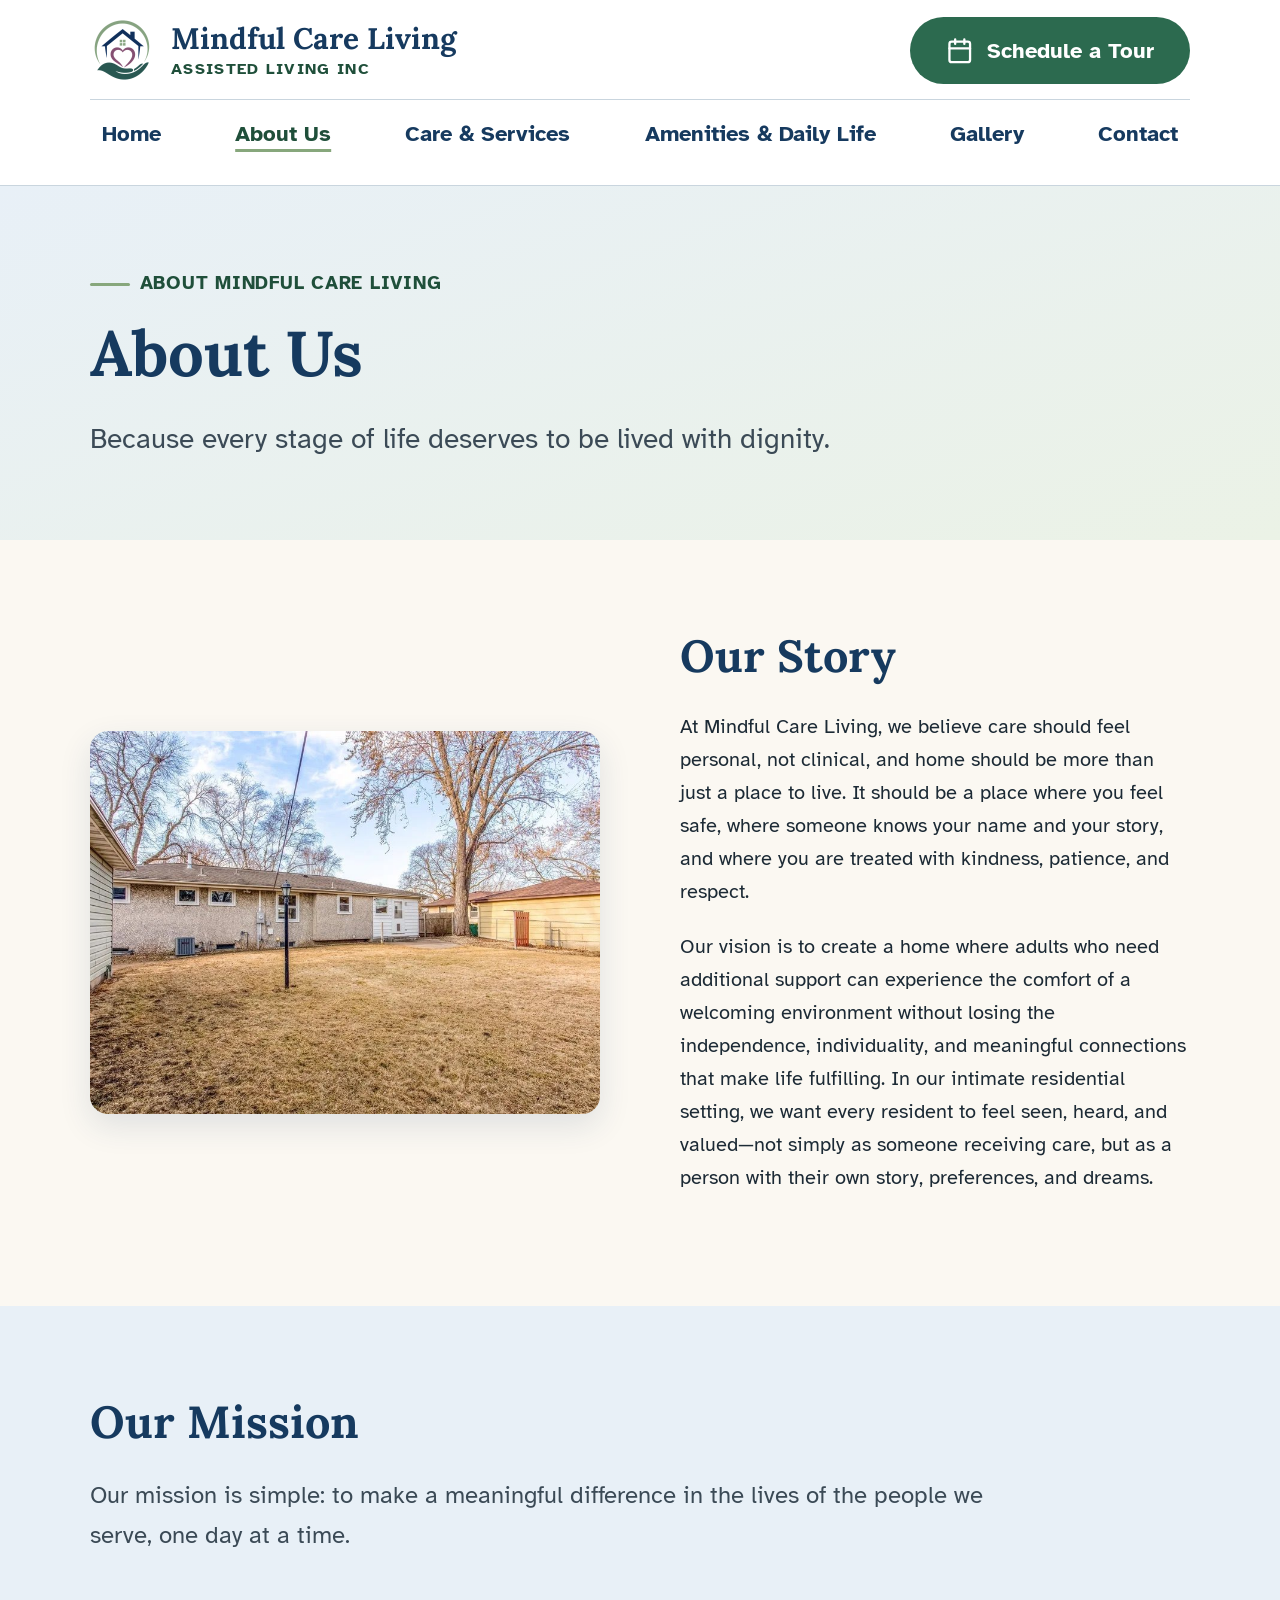
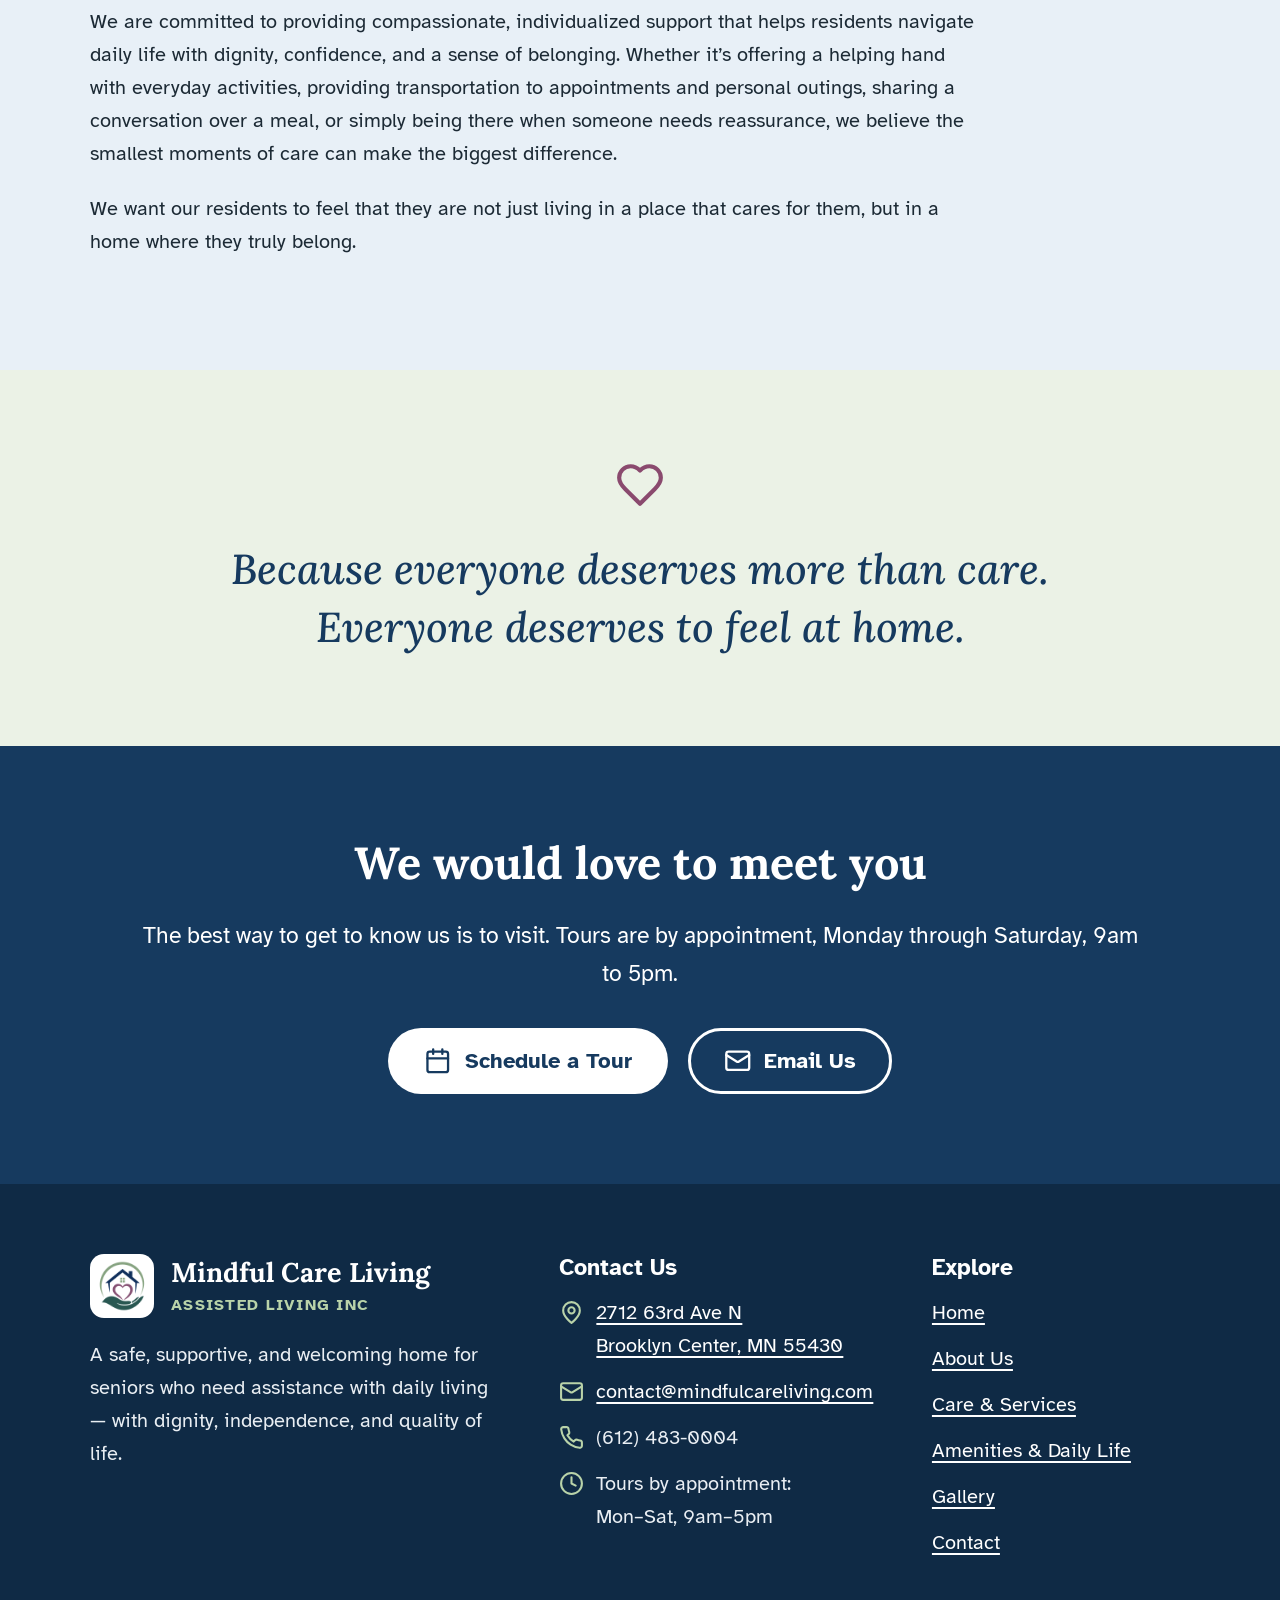
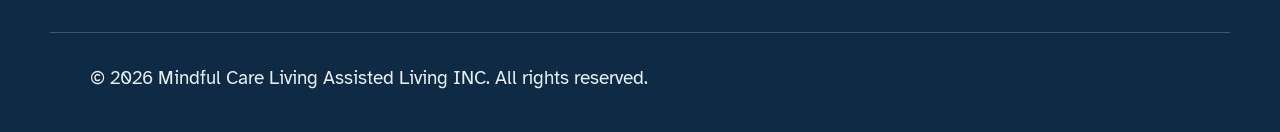
==== commit e0fbb5a3: "Footer: smaller "ASSISTED LIVING INC" in capitals under the name Split the footer name into "Mindful" ====
--- a/about.html
+++ b/about.html
@@ -118,7 +118,7 @@
       <div>
         <div class="footer-brand">
           <img src="images/logo.png" alt="" width="256" height="256">
-          <span>Mindful Care Living<br>Assisted Living INC</span>
+          <span><span class="footer-brand__name">Mindful Care Living</span><span class="footer-brand__tag">Assisted Living INC</span></span>
         </div>
         <p>A safe, supportive, and welcoming home for seniors who need assistance with daily living — with dignity, independence, and quality of life.</p>
       </div>
--- a/css/styles.css
+++ b/css/styles.css
@@ -301,12 +301,13 @@
 
 .brand__tag {
   display: block;
-  margin-top: 0.1rem;
+  margin-top: 0.15rem;
   color: var(--green-dark);
-  font-size: 0.95rem;
-  font-weight: 700;
-  letter-spacing: 0.02em;
+  font-size: 0.82rem;
+  font-weight: 700;
+  letter-spacing: 0.08em;
   line-height: 1.3;
+  text-transform: uppercase; /* shown in capitals; the text itself stays "Assisted Living INC" */
 }
 
 .header-cta { display: none; }
@@ -1173,12 +1174,24 @@
   border-radius: 14px;
 }
 
-.footer-brand span {
+.footer-brand__name {
+  display: block;
   color: var(--white);
   font-family: var(--font-heading);
   font-size: 1.35rem;
   font-weight: 700;
   line-height: 1.2;
+}
+
+.footer-brand__tag {
+  display: block;
+  margin-top: 0.3rem;
+  color: #b9d3a9;
+  font-size: 0.8rem;
+  font-weight: 700;
+  letter-spacing: 0.08em;
+  line-height: 1.3;
+  text-transform: uppercase; /* shown in capitals; the text itself stays "Assisted Living INC" */
 }
 
 .footer-heading {
